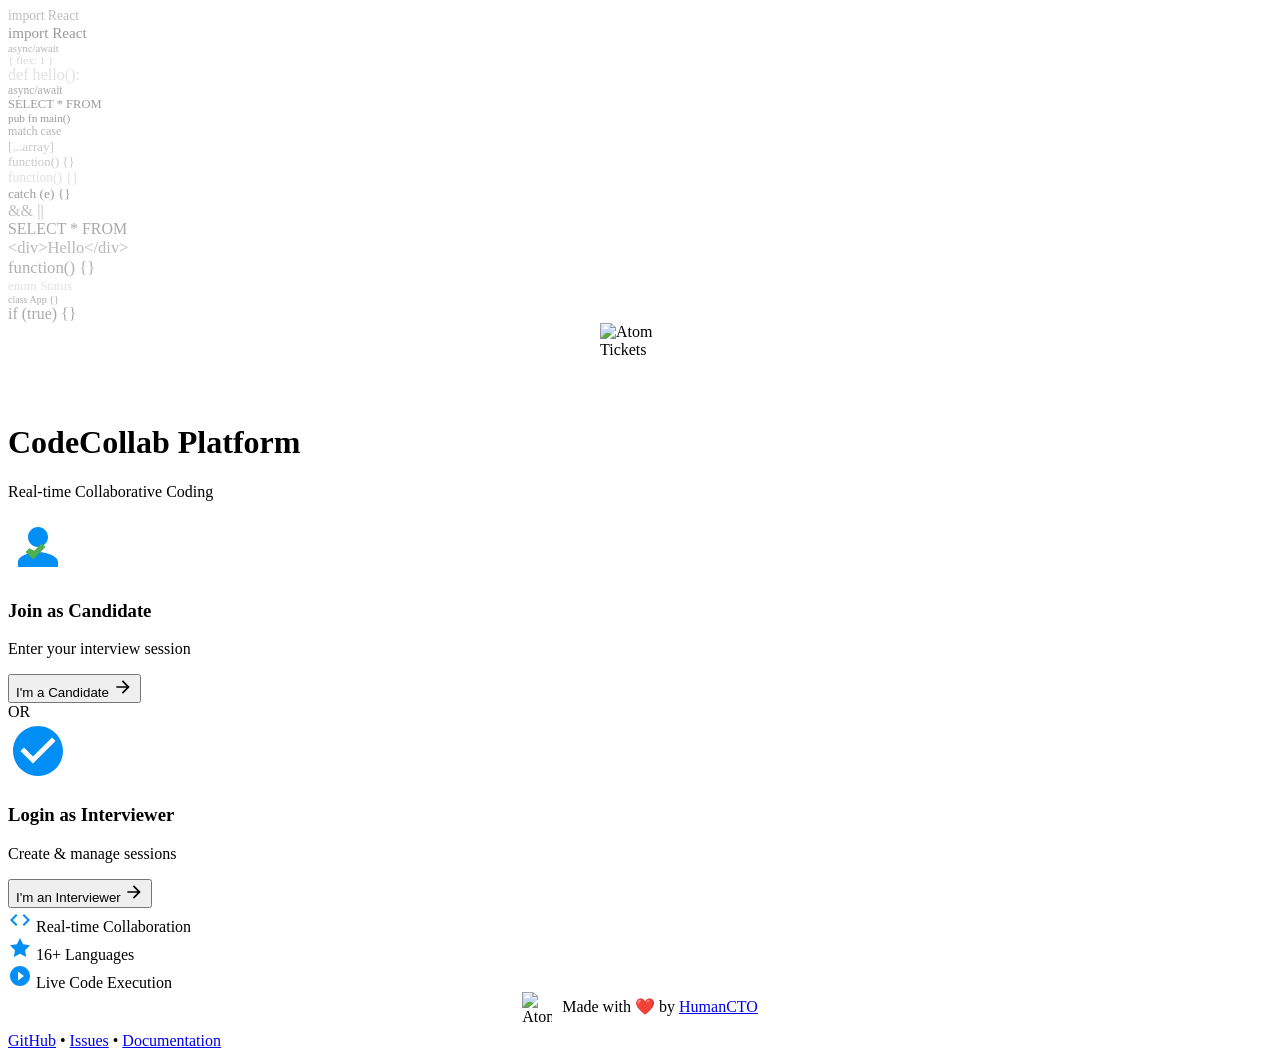
==== app.html @ e61b59e1 "Rebrand to CodeCollab, login page as home" ====
<!DOCTYPE html>
<html lang="en">
  <head>
    <meta charset="utf-8">
    <meta http-equiv="X-UA-Compatible" content="IE=edge">
    <meta name="author" content="Bernie Perez">
    <meta name="viewport" content="width=device-width, initial-scale=1.0">
    <title>CodeCollab - Collaborative Code Editor</title>
    <link rel="apple-touch-icon" sizes="57x57" href="images/favicon/apple-touch-icon-57x57.png">
    <link rel="apple-touch-icon" sizes="60x60" href="images/favicon/apple-touch-icon-60x60.png">
    <link rel="apple-touch-icon" sizes="72x72" href="images/favicon/apple-touch-icon-72x72.png">
    <link rel="apple-touch-icon" sizes="76x76" href="images/favicon/apple-touch-icon-76x76.png">
    <link rel="apple-touch-icon" sizes="114x114" href="images/favicon/apple-touch-icon-114x114.png">
    <link rel="apple-touch-icon" sizes="120x120" href="images/favicon/apple-touch-icon-120x120.png">
    <link rel="apple-touch-icon" sizes="144x144" href="images/favicon/apple-touch-icon-144x144.png">
    <link rel="apple-touch-icon" sizes="152x152" href="images/favicon/apple-touch-icon-152x152.png">
    <link rel="icon" type="image/png" sizes="196x196" href="images/favicon/favicon-196x196.png">
    <link rel="icon" type="image/png" sizes="128x128" href="images/favicon/favicon-128x128.png">
    <link rel="icon" type="image/png" sizes="96x96" href="images/favicon/favicon-96x96.png">
    <link rel="icon" type="image/png" sizes="32x32" href="images/favicon/favicon-32x32.png">
    <link rel="icon" type="image/png" sizes="16x16" href="images/favicon/favicon-16x16.png">

    <!-- styling -->
    <!-- Custom style -->
    <link rel="stylesheet" href="styles/main.css?v=5">
    <!-- Firepad -->
    <link rel="stylesheet" href="https://cdn.firebase.com/libs/firepad/1.4.0/firepad.css" />

    <!-- HTML5 shim and Respond.js for IE8 support of HTML5 elements and media queries -->
    <!--[if lt IE 9]>
      <script src="https://oss.maxcdn.com/html5shiv/3.7.2/html5shiv.min.js"></script>
      <script src="https://oss.maxcdn.com/respond/1.4.2/respond.min.js"></script>
    <![endif]-->

    <!-- scripts -->
    <!-- Firebase -->
    <script src="https://www.gstatic.com/firebasejs/3.5.2/firebase.js"></script>
    <script src="lib/firebase-sdk.js"></script>
    <!-- ACE and its JavaScript mode and theme files - Updated to latest -->
    <script src="https://cdnjs.cloudflare.com/ajax/libs/ace/1.33.2/ace.js"></script>
    <script src="https://cdnjs.cloudflare.com/ajax/libs/ace/1.33.2/ext-language_tools.js"></script>
    <!-- Firepad -->
    <script src="https://cdn.firebase.com/libs/firepad/1.4.0/firepad.min.js"></script>
    <!-- Code Executor -->
    <script src="scripts/code-executor.js?v=2"></script>
    <!-- Authentication -->
    <script src="scripts/auth-api.js"></script>
    
    <!-- Analytics (Optional - Replace with your analytics service) -->
    <!-- 
    <script>
      // Add your analytics code here if needed
      // Example: Google Analytics, PostHog, Plausible, etc.
    </script>
    -->
  </head>
  <body>
    <!-- Landing Modal -->
    <div id="landingModal" class="modal atom-landing">
      <div class="atom-background">
        <div class="atom-gradient"></div>
        <!-- Animated floating code particles -->
        <div class="code-particles" id="codeParticles"></div>
      </div>
      
      <div class="modal-content landing-content atom-card">
        <div class="atom-logo-section">
          <div class="atom-logo">
            <img src="images/favicon/apple-touch-icon-120x120.png" alt="Atom Tickets" width="80" height="80" style="display: block; margin: 0 auto;">
          </div>
          <h1 class="atom-title">CodeCollab Platform</h1>
          <p class="atom-subtitle">Real-time Collaborative Coding</p>
        </div>
        
        <div class="role-selection atom-roles">
          <div class="role-card atom-role-card" id="candidateCard">
            <div class="role-icon atom-icon">
              <svg width="60" height="60" viewBox="0 0 24 24" fill="none">
                <path d="M12 12c2.21 0 4-1.79 4-4s-1.79-4-4-4-4 1.79-4 4 1.79 4 4 4zm0 2c-2.67 0-8 1.34-8 4v2h16v-2c0-2.66-5.33-4-8-4z" fill="#018ef5"/>
                <path d="M8.5 12.5L7 14l3 3 5-5-1.5-1.5L10.5 13.5z" fill="#4CAF50"/>
              </svg>
            </div>
            <h3>Join as Candidate</h3>
            <p>Enter your interview session</p>
            <button class="role-btn atom-btn atom-btn-secondary" onclick="document.getElementById('landingModal').style.display='none'; document.getElementById('candidateModal').style.display='flex'; return false;">
              <span>I'm a Candidate</span>
              <svg width="20" height="20" viewBox="0 0 24 24" fill="none">
                <path d="M12 4l-1.41 1.41L16.17 11H4v2h12.17l-5.58 5.59L12 20l8-8z" fill="currentColor"/>
              </svg>
            </button>
          </div>
          
          <div class="role-divider atom-divider">
            <span>OR</span>
          </div>
          
          <div class="role-card atom-role-card" id="adminCard">
            <div class="role-icon atom-icon">
              <svg width="60" height="60" viewBox="0 0 24 24" fill="none">
                <path d="M12 2C6.48 2 2 6.48 2 12s4.48 10 10 10 10-4.48 10-10S17.52 2 12 2zm-2 15l-5-5 1.41-1.41L10 14.17l7.59-7.59L19 8l-9 9z" fill="#018ef5"/>
              </svg>
            </div>
            <h3>Login as Interviewer</h3>
            <p>Create & manage sessions</p>
            <button class="role-btn atom-btn atom-btn-primary" onclick="document.getElementById('landingModal').style.display='none'; document.getElementById('adminLoginModal').style.display='flex'; return false;">
              <span>I'm an Interviewer</span>
              <svg width="20" height="20" viewBox="0 0 24 24" fill="none">
                <path d="M12 4l-1.41 1.41L16.17 11H4v2h12.17l-5.58 5.59L12 20l8-8z" fill="currentColor"/>
              </svg>
            </button>
          </div>
        </div>
        
        <div class="atom-features">
          <div class="feature-item">
            <svg width="24" height="24" viewBox="0 0 24 24" fill="#018ef5">
              <path d="M9.4 16.6L4.8 12l4.6-4.6L8 6l-6 6 6 6 1.4-1.4zm5.2 0l4.6-4.6-4.6-4.6L16 6l6 6-6 6-1.4-1.4z"/>
            </svg>
            <span>Real-time Collaboration</span>
          </div>
          <div class="feature-item">
            <svg width="24" height="24" viewBox="0 0 24 24" fill="#018ef5">
              <path d="M12 2l3.09 6.26L22 9.27l-5 4.87 1.18 6.88L12 17.77l-6.18 3.25L7 14.14 2 9.27l6.91-1.01L12 2z"/>
            </svg>
            <span>16+ Languages</span>
          </div>
          <div class="feature-item">
            <svg width="24" height="24" viewBox="0 0 24 24" fill="#018ef5">
              <path d="M12 2C6.48 2 2 6.48 2 12s4.48 10 10 10 10-4.48 10-10S17.52 2 12 2zm-2 14.5v-9l6 4.5-6 4.5z"/>
            </svg>
            <span>Live Code Execution</span>
          </div>
        </div>
      </div>
      
      <footer class="atom-footer">
        <div class="footer-content">
          <div style="display: flex; align-items: center; justify-content: center; margin-bottom: 10px;">
            <img src="images/favicon/apple-touch-icon-60x60.png" alt="Atom Tickets" width="30" height="30" style="margin-right: 10px;">
            <p style="margin: 0;">Made with ❤️ by <a href="https://www.humancto.com" target="_blank" class="atom-link">HumanCTO</a></p>
          </div>
          <div class="footer-links">
            <a href="https://github.com/humancto/CollabCode" target="_blank">GitHub</a>
            <span class="footer-separator">•</span>
            <a href="https://github.com/humancto/CollabCode/issues" target="_blank">Issues</a>
            <span class="footer-separator">•</span>
            <a href="https://github.com/humancto/CollabCode/wiki" target="_blank">Documentation</a>
          </div>
        </div>
      </footer>
    </div>
    
    <!-- Candidate Join Modal -->
    <div id="candidateModal" class="modal" style="display: none;">
      <div class="modal-content">
        <button class="back-btn" id="candidateBack">← Back</button>
        <h2>Join Interview Session</h2>
        <p class="modal-subtitle">Enter your details to join the session</p>
        
        <div class="form-group">
          <label>Your Name</label>
          <input type="text" id="candidateName" placeholder="Enter your full name" maxlength="50">
        </div>
        
        <div class="form-group">
          <label>Session Code</label>
          <input type="text" id="candidateSessionCode" placeholder="6-digit code (e.g., 123456)" maxlength="6">
          <small>Your interviewer will provide this code</small>
        </div>
        
        <div style="margin: 20px 0; padding: 15px; background: rgba(66, 165, 245, 0.05); border: 1px solid rgba(66, 165, 245, 0.2); border-radius: 8px;">
          <div style="display: flex; align-items: center; margin-bottom: 10px;">
            <svg width="16" height="16" viewBox="0 0 24 24" fill="none" stroke="#42a5f5" stroke-width="2" style="margin-right: 8px;">
              <path d="M12 22s8-4 8-10V5l-8-3-8 3v7c0 6 8 10 8 10z"></path>
            </svg>
            <strong style="color: #42a5f5; font-size: 14px;">Privacy & Monitoring Notice</strong>
          </div>
          <label style="display: flex; align-items: flex-start; cursor: pointer; font-size: 13px; color: #555;">
            <input type="checkbox" id="candidatePrivacyConsent" style="margin-right: 10px; margin-top: 2px; cursor: pointer;">
            <span>
              I understand that during this interview session, the following may be monitored for evaluation purposes:
              <ul style="margin: 8px 0 8px 20px; padding: 0; font-size: 12px; color: #666; line-height: 1.5;">
                <li>Tab switching and window focus events</li>
                <li>Activity patterns and idle time</li>
                <li>General interaction metrics</li>
              </ul>
              <span style="font-size: 11px; color: #888;">
                This data is used solely for interview assessment and is handled in accordance with our privacy policy.
              </span>
              <br>
              <a href="#" style="color: #42a5f5; text-decoration: none; margin-top: 8px; display: inline-block; font-size: 12px;">
                📄 View Privacy Policy →
              </a>
            </span>
          </label>
        </div>
        
        <button id="candidateJoinBtn" class="primary-btn" disabled>Join Session</button>
      </div>
    </div>
    
    <!-- Admin Login Modal -->
    <div id="adminLoginModal" class="modal" style="display: none;">
      <div class="modal-content">
        <button class="back-btn" id="adminLoginBack">← Back</button>
        <h2>Interviewer Login</h2>
        <p class="modal-subtitle">Login to create and manage sessions</p>
        
        <div class="form-group">
          <label>Email</label>
          <input type="email" id="adminEmail" placeholder="Enter your email">
        </div>
        
        <div class="form-group">
          <label>Password</label>
          <input type="password" id="adminPassword" placeholder="Enter your password">
        </div>
        
        <button id="adminLoginBtn" class="primary-btn">Login</button>
        <div id="loginError" class="error-message" style="display: none;"></div>
      </div>
    </div>
    
    <!-- Admin Dashboard Modal - Professional Redesign -->
    <div id="adminDashboardModal" class="modal" style="display: none;">
      <div class="modal-content dashboard-modal-content">
        <!-- Header with gradient background -->
        <div class="dashboard-header-modern">
          <div class="dashboard-header-content">
            <div style="display: flex; align-items: center;">
              <img src="/images/favicon/apple-touch-icon-76x76.png" alt="Atom Tickets" width="48" height="48" style="margin-right: 15px;">
              <div>
                <h2 class="dashboard-title">Interview Control Center</h2>
                <p class="dashboard-subtitle">Manage your technical interview sessions</p>
              </div>
            </div>
            <button id="adminLogoutBtn" class="logout-btn-modern">
              <svg width="16" height="16" viewBox="0 0 24 24" fill="none" stroke="currentColor" stroke-width="2">
                <path d="M9 21H5a2 2 0 0 1-2-2V5a2 2 0 0 1 2-2h4"></path>
                <polyline points="16 17 21 12 16 7"></polyline>
                <line x1="21" y1="12" x2="9" y2="12"></line>
              </svg>
              <span>Logout</span>
            </button>
          </div>
        </div>
        
        <div class="dashboard-body">
          <!-- Interviewer Profile Card -->
          <div class="interviewer-card">
            <div class="card-icon">
              <svg width="24" height="24" viewBox="0 0 24 24" fill="currentColor">
                <path d="M12 12c2.21 0 4-1.79 4-4s-1.79-4-4-4-4 1.79-4 4 1.79 4 4 4zm0 2c-2.67 0-8 1.34-8 4v2h16v-2c0-2.66-5.33-4-8-4z"/>
              </svg>
            </div>
            <div class="card-content">
              <label class="field-label">Interviewer Name</label>
              <input type="text" id="interviewerName" class="modern-input" placeholder="Enter your name (e.g., Tom Smith)">
              <span class="field-hint">This helps track who conducted each interview</span>
            </div>
          </div>
          
          <!-- Quick Actions Section -->
          <div class="quick-actions-section">
            <h3 class="section-title">Quick Actions</h3>
            
            <!-- Create New Session Card -->
            <div class="action-card primary-action">
              <div class="action-icon">
                <svg width="32" height="32" viewBox="0 0 24 24" fill="none" stroke="currentColor" stroke-width="2">
                  <rect x="3" y="3" width="18" height="18" rx="2" ry="2"></rect>
                  <line x1="12" y1="8" x2="12" y2="16"></line>
                  <line x1="8" y1="12" x2="16" y2="12"></line>
                </svg>
              </div>
              <div class="action-content">
                <h4>Start New Interview</h4>
                <p>Create a fresh session for your candidate</p>
                <button id="createSessionBtn" class="action-btn-primary">
                  <span>Create Session</span>
                  <svg width="16" height="16" viewBox="0 0 24 24" fill="none" stroke="currentColor" stroke-width="2">
                    <line x1="5" y1="12" x2="19" y2="12"></line>
                    <polyline points="12 5 19 12 12 19"></polyline>
                  </svg>
                </button>
              </div>
            </div>
            
            <!-- Join Session Card -->
            <div class="action-card secondary-action">
              <div class="action-icon">
                <svg width="32" height="32" viewBox="0 0 24 24" fill="none" stroke="currentColor" stroke-width="2">
                  <path d="M15 3h4a2 2 0 0 1 2 2v14a2 2 0 0 1-2 2h-4"></path>
                  <polyline points="10 17 15 12 10 7"></polyline>
                  <line x1="15" y1="12" x2="3" y2="12"></line>
                </svg>
              </div>
              <div class="action-content">
                <h4>Join Existing Session</h4>
                <p>Enter a session code to join</p>
                <div class="join-session-group">
                  <input type="text" id="adminSessionCode" class="session-code-input" placeholder="000000" maxlength="6">
                  <button id="adminJoinBtn" class="action-btn-secondary">Join</button>
                </div>
              </div>
            </div>
          </div>
          
          <!-- Active Session Display -->
          <div id="activeSession" class="active-session-modern" style="display: none;">
            <div class="session-status-badge">LIVE</div>
            <h4>Active Session</h4>
            <div class="session-code-display">
              <span id="activeSessionCode" class="code-text"></span>
              <button id="copyCodeBtn" class="copy-btn-modern">
                <svg width="16" height="16" viewBox="0 0 24 24" fill="none" stroke="currentColor" stroke-width="2">
                  <rect x="9" y="9" width="13" height="13" rx="2" ry="2"></rect>
                  <path d="M5 15H4a2 2 0 0 1-2-2V4a2 2 0 0 1 2-2h9a2 2 0 0 1 2 2v1"></path>
                </svg>
                <span>Copy</span>
              </button>
            </div>
          </div>
          
          <!-- Management Tools -->
          <div class="management-tools">
            <button id="viewAllSessionsBtn" class="tool-btn">
              <svg width="20" height="20" viewBox="0 0 24 24" fill="none" stroke="currentColor" stroke-width="2">
                <rect x="3" y="3" width="7" height="7"></rect>
                <rect x="14" y="3" width="7" height="7"></rect>
                <rect x="14" y="14" width="7" height="7"></rect>
                <rect x="3" y="14" width="7" height="7"></rect>
              </svg>
              <span>Session Manager</span>
              <span class="tool-badge">View All</span>
            </button>
          </div>
        </div>
      </div>
    </div>

    <!-- Slack Configuration Modal -->
    <div id="slackConfigModal" class="modal" style="display: none;">
      <div class="modal-content" style="max-width: 600px;">
        <div class="modal-header">
          <h2>Share to Slack</h2>
          <button id="closeSlackConfigBtn" class="close-modal-btn">×</button>
        </div>
        
        <div class="slack-config-content">
          <div class="slack-info-section" style="padding: 10px; background: #2a2a2a; border-radius: 4px; margin-bottom: 20px;">
            <p style="color: #888; margin: 0;">
              <strong>📌 Note:</strong> Slack integration is configured server-side for security.
              Contact your administrator if notifications are not working.
            </p>
          </div>
          
          <div class="slack-preview-section" style="margin-top: 20px;">
            <h3>Preview:</h3>
            <div id="slackMessagePreview" style="background: #1a1a1a; padding: 15px; border-radius: 8px; border-left: 4px solid #4caf50;">
              <div style="font-weight: bold; margin-bottom: 10px;">Interview Feedback</div>
              <div id="slackPreviewContent" style="color: #ccc;">
                <!-- Preview content will be inserted here -->
              </div>
            </div>
          </div>
          
          <div class="slack-actions" style="margin-top: 20px; display: flex; gap: 10px; justify-content: flex-end;">
            <button id="cancelSlackShare" style="padding: 8px 16px; background: #666; color: white; border: none; border-radius: 4px; cursor: pointer;">Cancel</button>
            <button id="sendToSlack" style="padding: 8px 16px; background: #4caf50; color: white; border: none; border-radius: 4px; cursor: pointer;">Send to Slack</button>
          </div>
        </div>
      </div>
    </div>
    
    <!-- Session Details Modal -->
    <div id="sessionDetailsModal" class="modal" style="display: none;">
      <div class="modal-content" style="max-width: 800px;">
        <div class="modal-header">
          <h2>Session Details</h2>
          <div style="display: flex; gap: 10px; align-items: center;">
            <button id="shareToSlackBtn" class="slack-share-btn" title="Share to Slack">
              <svg width="20" height="20" viewBox="0 0 24 24" fill="currentColor">
                <path d="M5.042 15.165a2.528 2.528 0 0 1-2.52 2.523A2.528 2.528 0 0 1 0 15.165a2.527 2.527 0 0 1 2.522-2.52h2.52v2.52zM6.313 15.165a2.527 2.527 0 0 1 2.521-2.52 2.527 2.527 0 0 1 2.521 2.52v6.313A2.528 2.528 0 0 1 8.834 24a2.528 2.528 0 0 1-2.521-2.522v-6.313zM8.834 5.042a2.528 2.528 0 0 1-2.521-2.52A2.528 2.528 0 0 1 8.834 0a2.528 2.528 0 0 1 2.521 2.522v2.52H8.834zM8.834 6.313a2.528 2.528 0 0 1 2.521 2.521 2.528 2.528 0 0 1-2.521 2.521H2.522A2.528 2.528 0 0 1 0 8.834a2.528 2.528 0 0 1 2.522-2.521h6.312zM18.956 8.834a2.528 2.528 0 0 1 2.522-2.521A2.528 2.528 0 0 1 24 8.834a2.528 2.528 0 0 1-2.522 2.521h-2.522V8.834zM17.688 8.834a2.528 2.528 0 0 1-2.523 2.521 2.527 2.527 0 0 1-2.52-2.521V2.522A2.527 2.527 0 0 1 15.165 0a2.528 2.528 0 0 1 2.523 2.522v6.312zM15.165 18.956a2.528 2.528 0 0 1 2.523 2.522A2.528 2.528 0 0 1 15.165 24a2.527 2.527 0 0 1-2.52-2.522v-2.522h2.52zM15.165 17.688a2.527 2.527 0 0 1-2.52-2.523 2.526 2.526 0 0 1 2.52-2.52h6.313A2.527 2.527 0 0 1 24 15.165a2.528 2.528 0 0 1-2.522 2.523h-6.313z"/>
              </svg>
            </button>
            <button id="closeSessionDetailsBtn" class="close-modal-btn">×</button>
          </div>
        </div>
        
        <div id="sessionDetailsContent">
          <div class="session-detail-header">
            <h3>Session: <span id="detail-session-code"></span></h3>
            <div class="detail-recommendation" id="detail-recommendation"></div>
          </div>
          
          <div class="session-detail-tabs">
            <button class="detail-tab active" data-tab="notes">📝 Notes</button>
            <button class="detail-tab" data-tab="info">ℹ️ Session Info</button>
            <button class="detail-tab" data-tab="activity">📊 Candidate Behavior</button>
          </div>
          
          <div class="tab-content" id="notes-tab" style="display: block;">
            <div class="notes-display">
              <div class="notes-display-rating">
                <strong>Rating:</strong> <span id="display-rating"></span>
              </div>
              <div class="notes-display-tags">
                <strong>Tags:</strong> <span id="display-tags"></span>
              </div>
              <div class="notes-display-content">
                <strong>Notes:</strong>
                <div id="display-notes-content"></div>
              </div>
              <div class="notes-display-meta">
                <small>Last updated: <span id="display-updated"></span> by <span id="display-author"></span></small>
              </div>
            </div>
          </div>
          
          
          <div class="tab-content" id="info-tab" style="display: none;">
            <div class="session-info-display" style="padding: 20px;">
              <h4>📅 Session Details</h4>
              <div style="display: grid; grid-template-columns: 150px 1fr; gap: 15px; margin-top: 15px;">
                <strong>Session Code:</strong> <span id="detail-session-code" style="font-family: monospace; color: #42a5f5;"></span>
                <strong>Status:</strong> <span id="display-status"></span>
                <strong>Started:</strong> <span id="display-created"></span>
                <strong>Duration:</strong> <span id="display-duration"></span>
                <strong>Participants:</strong> <span id="display-participants"></span>
              </div>
            </div>
          </div>
          
          
          <div class="tab-content" id="activity-tab" style="display: none;">
            <div class="activity-info-display" style="padding: 20px;">
              <h4>📊 Candidate Behavior Monitoring</h4>
              <div style="background: rgba(255, 193, 7, 0.1); padding: 10px; border-radius: 5px; margin-bottom: 15px;">
                <small style="color: #ffc107;">⚠️ This data is collected only when candidates consent to activity monitoring</small>
              </div>
              <div id="activity-tracking-data">
                <p class="loading-message">Loading activity data...</p>
              </div>
            </div>
          </div>
        </div>
      </div>
    </div>
    
    <!-- Sessions Management Modal -->
    <div id="sessionsModal" class="modal" style="display: none;">
      <div class="modal-content sessions-modal-content">
        <div class="modal-header">
          <h2>Sessions Management</h2>
          <button id="closeSessionsModalBtn" class="close-modal-btn">×</button>
        </div>
        
        <div class="sessions-stats">
          <div class="stat-item">
            <span class="stat-label">Active Sessions:</span>
            <span id="activeSessionsCount" class="stat-value">0</span>
          </div>
          <div class="stat-item">
            <span class="stat-label">Total Users:</span>
            <span id="totalUsersCount" class="stat-value">0</span>
          </div>
        </div>
        
        <div class="session-tabs">
          <button id="activeTabBtn" class="tab-btn active">Active/In Progress</button>
          <button id="archivedTabBtn" class="tab-btn">Ended Sessions</button>
        </div>
        
        <div class="bulk-actions" id="bulkActionsBar">
          <button id="selectAllBtn" class="select-all-btn">Select All</button>
          <button id="endSelectedBtn" class="end-selected-btn" disabled>End Selected</button>
          <button id="endAllSessionsBtn" class="end-all-btn">End All Sessions</button>
        </div>
        
        <div id="sessionsTableContainer">
          <table id="sessionsTable" class="sessions-table">
            <thead>
              <tr>
                <th style="width: 40px;">
                  <input type="checkbox" id="selectAllCheckbox" title="Select All">
                </th>
                <th>Session Code</th>
                <th>Status</th>
                <th>Candidate</th>
                <th>All Participants</th>
                <th>Created</th>
                <th>Actions</th>
              </tr>
            </thead>
            <tbody id="sessionsTableBody">
              <!-- Sessions will be populated here -->
            </tbody>
          </table>
          <div id="noSessionsMessage" class="no-sessions-message" style="display: none;">
            <p>No active sessions at the moment</p>
          </div>
        </div>
      </div>
    </div>
    
    <!-- Main Editor Interface -->
    <div id="main-container" style="display: none;">
      <!-- Top Bar -->
      <div id="top-bar">
        <div class="left-controls">
          <select id="language-selector" title="Select Language">
            <optgroup label="Popular">
              <option value="javascript">🟨 JavaScript</option>
              <option value="python">🐍 Python</option>
              <option value="java">☕ Java</option>
              <option value="typescript">🔵 TypeScript</option>
              <option value="c_cpp">🔷 C/C++</option>
            </optgroup>
            <optgroup label="Systems">
              <option value="go">🐹 Go</option>
              <option value="rust">🦀 Rust</option>
              <option value="csharp">🟦 C#</option>
              <option value="swift">🍎 Swift</option>
              <option value="kotlin">🟪 Kotlin</option>
            </optgroup>
            <optgroup label="Scripting">
              <option value="ruby">💎 Ruby</option>
              <option value="php">🐘 PHP</option>
              <option value="perl">🐪 Perl</option>
              <option value="lua">🌙 Lua</option>
            </optgroup>
            <optgroup label="Functional">
              <option value="scala">🔴 Scala</option>
              <option value="haskell">🎓 Haskell</option>
              <option value="elixir">💧 Elixir</option>
            </optgroup>
            <optgroup label="Data & Stats">
              <option value="r">📊 R</option>
              <option value="sql">🗄️ SQL</option>
            </optgroup>
            <optgroup label="Mobile">
              <option value="dart">🎯 Dart</option>
              <option value="swift">🍎 Swift</option>
              <option value="kotlin">🟪 Kotlin</option>
            </optgroup>
            <optgroup label="Web">
              <option value="html">🌐 HTML</option>
              <option value="css">🎨 CSS</option>
              <option value="javascript">🟨 JavaScript</option>
              <option value="typescript">🔵 TypeScript</option>
            </optgroup>
            <optgroup label="Config">
              <option value="json">📋 JSON</option>
              <option value="yaml">📄 YAML</option>
              <option value="xml">📰 XML</option>
              <option value="markdown">📝 Markdown</option>
            </optgroup>
          </select>
          
          <select id="theme-selector">
            <option value="monokai">Monokai</option>
            <option value="github">GitHub</option>
            <option value="tomorrow">Tomorrow</option>
            <option value="twilight">Twilight</option>
            <option value="solarized_dark">Solarized Dark</option>
            <option value="solarized_light">Solarized Light</option>
            <option value="textmate">TextMate</option>
            <option value="terminal">Terminal</option>
          </select>

          <select id="fontSize-selector">
            <option value="12">12px</option>
            <option value="14" selected>14px</option>
            <option value="16">16px</option>
            <option value="18">18px</option>
            <option value="20">20px</option>
          </select>
        </div>

        <div class="center-info">
          <img src="/images/favicon/apple-touch-icon-57x57.png" alt="Atom Tickets" width="24" height="24" style="margin-right: 8px; vertical-align: middle;">
          <span id="session-info"></span>
          <button id="end-session-btn" class="end-session-button" style="margin-left: 15px;">End Interview</button>
          <span id="user-count" class="user-count"></span>
        </div>

        <div class="right-controls">
          <div id="users-list"></div>
          <button id="notes-toggle-btn" class="notes-button" style="display: none;">📝 Notes</button>
          <button id="run-btn" class="run-button">▶ Run</button>
          <button id="share-btn">Share</button>
        </div>
      </div>

      <!-- Editor Container with Split View -->
      <div id="editor-wrapper">
        <div id="split-container">
          <div id="firepad-container"></div>
          
          <!-- Interviewer Notes Panel -->
          <div id="notes-panel" style="display: none;">
            <div id="notes-header">
              <span>📝 Interview Notes</span>
              <span id="notes-save-status" style="font-size: 12px; color: #888; margin-left: 10px;"></span>
              <span id="behavior-alert-badge" class="alert-badge" style="display: none;">0</span>
              <button id="close-notes">×</button>
            </div>
            <!-- Activity Monitoring Dashboard -->
            <div id="activity-dashboard" style="display: none; background: rgba(66,165,245,0.05); border: 1px solid rgba(66,165,245,0.2); border-radius: 4px; padding: 12px; margin: 10px;">
              <!-- Activity metrics will be inserted here -->
            </div>
            <div id="notes-content">
              <div class="notes-rating-section">
                <label>Quick Rating:</label>
                <div class="rating-stars" id="rating-stars">
                  <span data-rating="1">☆</span>
                  <span data-rating="2">☆</span>
                  <span data-rating="3">☆</span>
                  <span data-rating="4">☆</span>
                  <span data-rating="5">☆</span>
                </div>
              </div>
              
              <div class="notes-tags-section">
                <label>Quick Tags:</label>
                <div class="quick-tags">
                  <button class="tag-btn" data-tag="strong-fundamentals">Strong Fundamentals</button>
                  <button class="tag-btn" data-tag="good-communication">Good Communication</button>
                  <button class="tag-btn" data-tag="needs-practice">Needs Practice</button>
                  <button class="tag-btn" data-tag="problem-solver">Problem Solver</button>
                  <button class="tag-btn" data-tag="asks-good-questions">Asks Good Questions</button>
                </div>
              </div>
              
              <div class="notes-text-section">
                <label>Notes:</label>
                <textarea id="interview-notes-text" placeholder="Add your observations about the candidate..."></textarea>
              </div>
              
              <div class="notes-recommendation-section">
                <label>Recommendation:</label>
                <select id="notes-recommendation">
                  <option value="">Select...</option>
                  <option value="STRONG_HIRE">Strong Hire</option>
                  <option value="HIRE">Hire</option>
                  <option value="PROCEED_TO_NEXT_ROUND">Proceed to Next Round</option>
                  <option value="MAYBE">Maybe</option>
                  <option value="NO_HIRE">No Hire</option>
                </select>
              </div>
              
              <div class="notes-actions">
                <button id="save-notes-btn" class="save-notes-btn">Save Notes</button>
              </div>
            </div>
          </div>
          
          <div id="output-panel" style="display: none;">
            <div id="output-header">
              <span>Output</span>
              <button id="clear-output">Clear</button>
              <button id="close-output">×</button>
            </div>
            <div id="output-content">
              <pre id="output-text"></pre>
            </div>
            <div id="input-section" style="display: none;">
              <label>Input (stdin):</label>
              <textarea id="stdin-input" placeholder="Enter input for your program..."></textarea>
            </div>
          </div>
        </div>
      </div>

      <!-- Bottom Status Bar -->
      <div id="status-bar">
        <span id="cursor-position">Line 1, Column 1</span>
        <span id="connection-status" class="connected">Connected</span>
      </div>
    </div>

    <!-- Custom Alert Modal -->
    <div id="customAlertModal" class="custom-modal" style="display: none;">
      <div class="custom-modal-content">
        <div class="custom-modal-icon"></div>
        <h3 class="custom-modal-title"></h3>
        <p class="custom-modal-message"></p>
        <div class="custom-modal-buttons">
          <button class="custom-modal-btn primary" onclick="closeCustomAlert()">OK</button>
        </div>
      </div>
    </div>
    
    <!-- Custom Confirm Modal -->
    <div id="customConfirmModal" class="custom-modal" style="display: none;">
      <div class="custom-modal-content">
        <div class="custom-modal-icon"></div>
        <h3 class="custom-modal-title"></h3>
        <p class="custom-modal-message"></p>
        <div class="custom-modal-buttons">
          <button class="custom-modal-btn cancel" onclick="handleConfirmResponse(false)">Cancel</button>
          <button class="custom-modal-btn confirm" onclick="handleConfirmResponse(true)">Confirm</button>
        </div>
      </div>
    </div>

    <!-- Simple Templates (must load before firepad.js) -->
    <script src="scripts/simple-templates.js?v=2"></script>
    <script src="scripts/custom-dialogs.js?v=2"></script>
    <script src="scripts/firepad.js?v=3"></script>
    <script src="scripts/interview-notes.js?v=3"></script>
    <script src="scripts/slack-integration.js?v=4"></script>
    <script src="scripts/posthog-tracking.js?v=2"></script>
    <script src="scripts/session-tracking.js?v=1"></script>
    <script src="scripts/activity-monitor.js?v=1"></script>
    <script src="scripts/app.js?v=3"></script>
  </body>
</html>
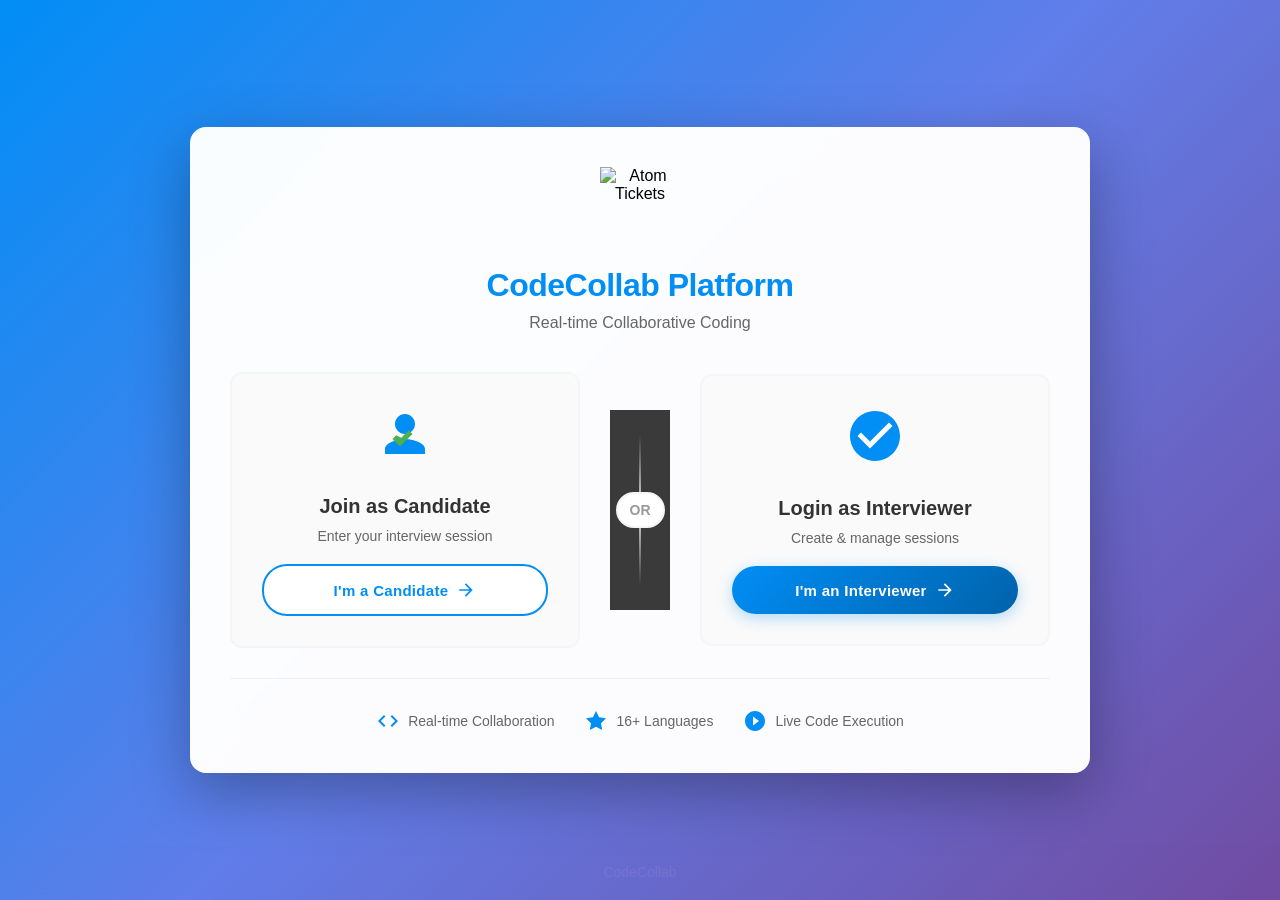
==== commit 9756e40d: "Fix confirm dialogs for End/Delete (remove broken confirm override, add dialog styles) + footer clea" ====
--- a/app.html
+++ b/app.html
@@ -22,7 +22,7 @@
 
     <!-- styling -->
     <!-- Custom style -->
-    <link rel="stylesheet" href="styles/main.css?v=5">
+    <link rel="stylesheet" href="styles/main.css?v=6">
     <!-- Firepad -->
     <link rel="stylesheet" href="https://cdn.firebase.com/libs/firepad/1.4.0/firepad.css" />
 
@@ -135,17 +135,7 @@
       
       <footer class="atom-footer">
         <div class="footer-content">
-          <div style="display: flex; align-items: center; justify-content: center; margin-bottom: 10px;">
-            <img src="images/favicon/apple-touch-icon-60x60.png" alt="Atom Tickets" width="30" height="30" style="margin-right: 10px;">
-            <p style="margin: 0;">Made with ❤️ by <a href="https://www.humancto.com" target="_blank" class="atom-link">HumanCTO</a></p>
-          </div>
-          <div class="footer-links">
-            <a href="https://github.com/humancto/CollabCode" target="_blank">GitHub</a>
-            <span class="footer-separator">•</span>
-            <a href="https://github.com/humancto/CollabCode/issues" target="_blank">Issues</a>
-            <span class="footer-separator">•</span>
-            <a href="https://github.com/humancto/CollabCode/wiki" target="_blank">Documentation</a>
-          </div>
+          <p style="margin: 0;">CodeCollab</p>
         </div>
       </footer>
     </div>
@@ -707,13 +697,13 @@
 
     <!-- Simple Templates (must load before firepad.js) -->
     <script src="scripts/simple-templates.js?v=2"></script>
-    <script src="scripts/custom-dialogs.js?v=2"></script>
-    <script src="scripts/firepad.js?v=3"></script>
+    <script src="scripts/custom-dialogs.js?v=3"></script>
+    <script src="scripts/firepad.js?v=4"></script>
     <script src="scripts/interview-notes.js?v=3"></script>
     <script src="scripts/slack-integration.js?v=4"></script>
     <script src="scripts/posthog-tracking.js?v=2"></script>
     <script src="scripts/session-tracking.js?v=1"></script>
-    <script src="scripts/activity-monitor.js?v=1"></script>
-    <script src="scripts/app.js?v=3"></script>
+    <script src="scripts/activity-monitor.js?v=2"></script>
+    <script src="scripts/app.js?v=4"></script>
   </body>
 </html>
--- a/styles/main.css
+++ b/styles/main.css
@@ -0,0 +1,3206 @@
+* {
+  margin: 0;
+  padding: 0;
+  box-sizing: border-box;
+}
+
+html, body {
+  height: 100%;
+  font-family: 'Source Sans Pro', -apple-system, BlinkMacSystemFont, 'Segoe UI', 'Roboto', 'Oxygen', 'Ubuntu', 'Cantarell', 'Fira Sans', 'Droid Sans', 'Helvetica Neue', sans-serif;
+  background: #1e1e1e;
+}
+
+/* Import Source Sans Pro font */
+@import url('https://fonts.googleapis.com/css2?family=Source+Sans+Pro:wght@300;400;600;700&display=swap');
+
+/* Modal Styles */
+.modal {
+  position: fixed;
+  z-index: 1000;
+  left: 0;
+  top: 0;
+  width: 100%;
+  height: 100%;
+  background-color: rgba(0, 0, 0, 0.8);
+  display: flex;
+  align-items: center;
+  justify-content: center;
+  backdrop-filter: blur(5px);
+}
+
+/* Special styling for session terminated modal */
+#session-terminated-modal {
+  background-color: rgba(0, 0, 0, 0.5) !important;
+  backdrop-filter: blur(10px);
+}
+
+.modal-content {
+  background: linear-gradient(135deg, #ffffff 0%, #f8f9fa 100%);
+  padding: 40px;
+  border-radius: 16px;
+  box-shadow: 0 20px 40px rgba(0, 0, 0, 0.15), 0 10px 20px rgba(0, 0, 0, 0.1);
+  text-align: center;
+  max-width: 400px;
+  width: 90%;
+  border: 1px solid #e5e7eb;
+}
+
+.modal-content h2 {
+  color: #1f2937;
+  margin-bottom: 30px;
+  font-size: 26px;
+  font-weight: 600;
+}
+
+#userName {
+  width: 100%;
+  padding: 14px 18px;
+  font-size: 16px;
+  border: 2px solid #e5e7eb;
+  border-radius: 8px;
+  background: #ffffff;
+  color: #1f2937;
+  margin-bottom: 20px;
+  transition: all 0.3s ease;
+  box-shadow: 0 1px 3px rgba(0, 0, 0, 0.05);
+}
+
+#userName:focus {
+  outline: none;
+  border-color: #007acc;
+}
+
+/* Session Options */
+.session-options {
+  margin-top: 20px;
+}
+
+.primary-btn, .secondary-btn {
+  width: 100%;
+  padding: 12px 24px;
+  font-size: 16px;
+  font-weight: 600;
+  border: none;
+  border-radius: 6px;
+  cursor: pointer;
+  transition: all 0.3s;
+}
+
+.primary-btn {
+  background: #007acc;
+  color: white;
+  margin-bottom: 15px;
+}
+
+.primary-btn:hover {
+  background: #005a9e;
+}
+
+.primary-btn:disabled {
+  background: #4a4a4a;
+  cursor: not-allowed;
+}
+
+.secondary-btn {
+  background: #4caf50;
+  color: white;
+}
+
+.secondary-btn:hover {
+  background: #45a049;
+}
+
+.secondary-btn:disabled {
+  background: #4a4a4a;
+  cursor: not-allowed;
+}
+
+.divider {
+  text-align: center;
+  margin: 20px 0;
+  position: relative;
+}
+
+.divider span {
+  background: #2d2d2d;
+  padding: 0 15px;
+  color: #888;
+  position: relative;
+  font-size: 14px;
+}
+
+.divider::before {
+  content: '';
+  position: absolute;
+  top: 50%;
+  left: 0;
+  right: 0;
+  height: 1px;
+  background: #3a3a3a;
+}
+
+.join-session {
+  display: flex;
+  gap: 10px;
+}
+
+#sessionId {
+  flex: 1;
+  padding: 12px 16px;
+  font-size: 16px;
+  border: 2px solid #3a3a3a;
+  border-radius: 6px;
+  background: #1e1e1e;
+  color: #ffffff;
+  transition: border-color 0.3s;
+}
+
+#sessionId:focus {
+  outline: none;
+  border-color: #4caf50;
+}
+
+/* Role-based Landing Styles */
+.landing-content {
+  max-width: 800px;
+  width: 90%;
+}
+
+.subtitle {
+  color: #888;
+  margin-top: -10px;
+  margin-bottom: 30px;
+  font-size: 16px;
+}
+
+.modal-subtitle {
+  color: #888;
+  margin-top: -10px;
+  margin-bottom: 20px;
+  font-size: 14px;
+}
+
+.role-selection {
+  display: flex;
+  gap: 30px;
+  align-items: center;
+  justify-content: center;
+}
+
+.role-card {
+  flex: 1;
+  padding: 30px;
+  background: #1e1e1e;
+  border-radius: 12px;
+  text-align: center;
+  border: 2px solid #3a3a3a;
+  transition: all 0.3s;
+  cursor: pointer;
+}
+
+.role-card:hover {
+  border-color: #007acc;
+  transform: translateY(-2px);
+  box-shadow: 0 8px 20px rgba(0, 122, 204, 0.2);
+}
+
+.role-icon {
+  font-size: 48px;
+  margin-bottom: 15px;
+}
+
+.role-card h3 {
+  color: #fff;
+  margin-bottom: 10px;
+  font-size: 20px;
+}
+
+.role-card p {
+  color: #888;
+  font-size: 14px;
+  margin-bottom: 20px;
+}
+
+.role-btn {
+  width: 100%;
+  padding: 12px 24px;
+  font-size: 15px;
+  font-weight: 600;
+  border: none;
+  border-radius: 6px;
+  cursor: pointer;
+  transition: all 0.3s;
+}
+
+.candidate-btn {
+  background: #4caf50;
+  color: white;
+}
+
+.candidate-btn:hover {
+  background: #45a049;
+}
+
+.admin-btn {
+  background: #007acc;
+  color: white;
+}
+
+.admin-btn:hover {
+  background: #005a9e;
+}
+
+.role-divider {
+  width: 1px;
+  height: 200px;
+  background: #3a3a3a;
+}
+
+/* Form Styles */
+.form-group {
+  margin-bottom: 20px;
+}
+
+.form-group label {
+  display: block;
+  color: #ccc;
+  font-size: 14px;
+  font-weight: 500;
+  margin-bottom: 8px;
+}
+
+.form-group input {
+  width: 100%;
+  padding: 12px 16px;
+  font-size: 15px;
+  border: 2px solid #3a3a3a;
+  border-radius: 6px;
+  background: #1e1e1e;
+  color: #fff;
+  transition: border-color 0.3s;
+}
+
+.form-group input:focus {
+  outline: none;
+  border-color: #007acc;
+}
+
+.form-group small {
+  display: block;
+  margin-top: 5px;
+  color: #888;
+  font-size: 12px;
+}
+
+/* Back Button */
+.back-btn {
+  position: absolute;
+  top: 20px;
+  left: 20px;
+  background: none;
+  border: none;
+  color: #888;
+  font-size: 14px;
+  cursor: pointer;
+  transition: color 0.3s;
+}
+
+.back-btn:hover {
+  color: #fff;
+}
+
+/* Error Message */
+.error-message {
+  margin-top: 15px;
+  padding: 10px;
+  background: rgba(244, 67, 54, 0.1);
+  border: 1px solid #f44336;
+  border-radius: 4px;
+  color: #f44336;
+  font-size: 14px;
+  text-align: center;
+}
+
+/* Dashboard Styles */
+.dashboard-header {
+  display: flex;
+  justify-content: space-between;
+  align-items: center;
+  margin-bottom: 30px;
+  padding-bottom: 20px;
+  border-bottom: 1px solid #3a3a3a;
+}
+
+.logout-btn {
+  padding: 8px 16px;
+  background: #f44336;
+  color: white;
+  border: none;
+  border-radius: 4px;
+  font-size: 14px;
+  cursor: pointer;
+  transition: background 0.3s;
+}
+
+.logout-btn:hover {
+  background: #d32f2f;
+}
+
+.session-management h3 {
+  color: #fff;
+  margin-bottom: 20px;
+  font-size: 18px;
+}
+
+.action-buttons {
+  margin-bottom: 30px;
+}
+
+.join-existing {
+  display: flex;
+  gap: 10px;
+  margin-top: 15px;
+}
+
+.join-existing input {
+  flex: 1;
+  padding: 12px 16px;
+  font-size: 15px;
+  border: 2px solid #3a3a3a;
+  border-radius: 6px;
+  background: #1e1e1e;
+  color: #fff;
+}
+
+.active-session {
+  padding: 20px;
+  background: #1e1e1e;
+  border-radius: 8px;
+  border: 1px solid #3a3a3a;
+}
+
+.active-session h4 {
+  color: #4caf50;
+  margin-bottom: 15px;
+  font-size: 16px;
+}
+
+/* Sessions Modal - Modern, Professional Design */
+.sessions-modal-content {
+  max-width: 1400px;
+  width: 95%;
+  max-height: 90vh;
+  overflow-y: auto;
+  background: #ffffff;
+  color: #1f2937;
+  box-shadow: 0 20px 40px rgba(0, 0, 0, 0.15);
+  border-radius: 12px;
+}
+
+.modal-header {
+  display: flex;
+  justify-content: space-between;
+  align-items: center;
+  margin-bottom: 20px;
+  padding-bottom: 15px;
+  border-bottom: 2px solid #e5e7eb;
+  background: #ffffff;
+}
+
+.modal-header h2 {
+  color: #1f2937;
+  margin: 0;
+}
+
+.close-modal-btn {
+  background: none;
+  border: none;
+  color: #999;
+  font-size: 28px;
+  cursor: pointer;
+  padding: 0;
+  width: 30px;
+  height: 30px;
+  display: flex;
+  align-items: center;
+  justify-content: center;
+}
+
+.close-modal-btn:hover {
+  color: #f44336;
+}
+
+.sessions-stats {
+  display: flex;
+  gap: 30px;
+  margin-bottom: 25px;
+  padding: 20px;
+  background: linear-gradient(135deg, #f0fdf4 0%, #dcfce7 100%);
+  border-radius: 10px;
+  border: 1px solid #bbf7d0;
+}
+
+.stat-item {
+  display: flex;
+  gap: 10px;
+  align-items: center;
+}
+
+.stat-label {
+  color: #374151;
+  font-size: 14px;
+  font-weight: 500;
+}
+
+.stat-value {
+  color: #059669;
+  font-size: 24px;
+  font-weight: bold;
+}
+
+/* Bulk Actions - Consistent Button Sizing */
+.bulk-actions {
+  display: flex;
+  gap: 12px;
+  margin-bottom: 20px;
+  padding: 16px;
+  background: #f9fafb;
+  border-radius: 8px;
+  border: 1px solid #e5e7eb;
+  align-items: center;
+  flex-wrap: wrap;
+}
+
+.bulk-actions button {
+  min-height: 40px;
+  padding: 10px 20px;
+  border-radius: 6px;
+  font-size: 14px;
+  font-weight: 500;
+  border: none;
+  cursor: pointer;
+  transition: all 0.2s ease;
+  display: inline-flex;
+  align-items: center;
+  gap: 8px;
+}
+
+.select-all-btn {
+  background-color: #3b82f6;
+  color: white;
+}
+
+.select-all-btn:hover {
+  background-color: #2563eb;
+  transform: translateY(-1px);
+  box-shadow: 0 4px 12px rgba(59, 130, 246, 0.3);
+}
+
+.end-selected-btn {
+  background-color: #f59e0b;
+  color: white;
+}
+
+.end-selected-btn:hover:not(:disabled) {
+  background-color: #d97706;
+  transform: translateY(-1px);
+  box-shadow: 0 4px 12px rgba(245, 158, 11, 0.3);
+}
+
+.end-selected-btn:disabled {
+  background-color: #9ca3af;
+  cursor: not-allowed;
+  opacity: 0.6;
+}
+
+.end-all-btn {
+  background-color: #ef4444;
+  color: white;
+  margin-left: auto;
+}
+
+.end-all-btn:hover {
+  background-color: #dc2626;
+  transform: translateY(-1px);
+  box-shadow: 0 4px 12px rgba(239, 68, 68, 0.3);
+}
+
+/* Session checkbox */
+.session-checkbox {
+  width: 18px;
+  height: 18px;
+  cursor: pointer;
+}
+
+/* Session tabs - Professional Design */
+.session-tabs {
+  display: flex;
+  gap: 0;
+  margin-bottom: 20px;
+  border-bottom: 2px solid #e5e7eb;
+  background: #f9fafb;
+  border-radius: 8px 8px 0 0;
+  padding: 4px;
+}
+
+.tab-btn {
+  background: transparent;
+  border: none;
+  color: #6b7280;
+  padding: 12px 24px;
+  cursor: pointer;
+  font-size: 14px;
+  font-weight: 500;
+  border-radius: 6px;
+  transition: all 0.2s;
+}
+
+.tab-btn:hover {
+  color: #374151;
+  background: rgba(0, 0, 0, 0.03);
+}
+
+.tab-btn.active {
+  color: #059669;
+  background: white;
+  box-shadow: 0 1px 3px rgba(0, 0, 0, 0.1);
+}
+
+/* Status badges */
+.status-badge {
+  display: inline-block;
+  padding: 4px 8px;
+  border-radius: 12px;
+  font-size: 12px;
+  font-weight: 600;
+  text-transform: uppercase;
+}
+
+.status-active {
+  background-color: #4caf50;
+  color: white;
+}
+
+.status-in-progress {
+  background-color: #2196F3;
+  color: white;
+}
+
+.status-expired {
+  background-color: #ff9800;
+  color: white;
+}
+
+.status-ended {
+  background-color: #f44336;
+  color: white;
+}
+
+.status-archived {
+  background-color: #666;
+  color: white;
+}
+
+/* Sessions Table - Improved spacing and readability */
+.sessions-table {
+  width: 100%;
+  border-collapse: separate;
+  border-spacing: 0;
+  margin-top: 20px;
+  border-radius: 8px;
+  overflow: hidden;
+}
+
+.sessions-table thead {
+  background: #f9fafb;
+  border-bottom: 2px solid #e5e7eb;
+}
+
+.sessions-table th {
+  text-align: left;
+  padding: 14px 16px;
+  color: #111827;
+  font-weight: 600;
+  font-size: 12px;
+  text-transform: uppercase;
+  letter-spacing: 0.5px;
+  white-space: nowrap;
+}
+
+.sessions-table tbody tr {
+  border-bottom: 1px solid #e5e7eb;
+  transition: all 0.2s ease;
+  background: white;
+}
+
+.sessions-table tbody tr:hover {
+  background-color: #f9fafb;
+  box-shadow: 0 2px 4px rgba(0, 0, 0, 0.05);
+}
+
+.sessions-table td {
+  padding: 16px;
+  color: #374151;
+  font-size: 14px;
+  vertical-align: middle;
+}
+
+.session-code-cell {
+  font-weight: 600;
+  color: #059669;
+  font-family: 'Courier New', monospace;
+  font-size: 15px;
+  background: #f0fdf4;
+  padding: 4px 8px;
+  border-radius: 4px;
+  display: inline-block;
+}
+
+.participants-list {
+  display: flex;
+  flex-direction: column;
+  gap: 4px;
+  font-size: 13px;
+}
+
+.participant-name {
+  color: #4b5563;
+  font-weight: 500;
+}
+
+.participant-admin {
+  color: #059669;
+  font-weight: 600;
+}
+
+.session-time {
+  color: #999;
+  font-size: 13px;
+}
+
+.action-buttons {
+  display: flex;
+  gap: 8px;
+}
+
+.action-buttons button {
+  min-height: 32px;
+  padding: 6px 14px;
+  border-radius: 6px;
+  font-size: 13px;
+  font-weight: 500;
+  border: none;
+  cursor: pointer;
+  transition: all 0.2s ease;
+}
+
+.join-btn {
+  background-color: #10b981;
+  color: white;
+}
+
+.join-btn:hover {
+  background-color: #059669;
+  transform: translateY(-1px);
+  box-shadow: 0 2px 8px rgba(16, 185, 129, 0.3);
+}
+
+.terminate-btn {
+  background-color: #ef4444;
+  color: white;
+}
+
+.terminate-btn:hover {
+  background-color: #dc2626;
+  transform: translateY(-1px);
+  box-shadow: 0 2px 8px rgba(239, 68, 68, 0.3);
+  font-size: 12px;
+}
+
+.terminate-btn:hover {
+  background-color: #d32f2f;
+}
+
+.delete-btn {
+  background-color: #f44336;
+  color: white;
+  border: none;
+  padding: 4px 8px;
+  border-radius: 4px;
+  cursor: pointer;
+  font-size: 12px;
+  transition: background-color 0.2s;
+}
+
+.delete-btn:hover {
+  background-color: #d32f2f;
+}
+
+.delete-btn:disabled {
+  background-color: #999;
+  cursor: not-allowed;
+  opacity: 0.6;
+}
+
+.no-sessions-message {
+  text-align: center;
+  padding: 40px;
+  color: #666;
+  font-size: 16px;
+}
+
+/* Admin tools section - Professional Design */
+.admin-tools {
+  margin-top: 24px;
+  padding-top: 24px;
+  border-top: 1px solid #e5e7eb;
+  display: flex;
+  justify-content: center;
+}
+
+.session-info {
+  display: flex;
+  align-items: center;
+  gap: 15px;
+}
+
+.session-info p {
+  color: #ccc;
+  font-size: 14px;
+}
+
+.session-info strong {
+  color: #fff;
+  font-size: 18px;
+  letter-spacing: 2px;
+}
+
+.copy-btn {
+  padding: 6px 16px;
+  background: #007acc;
+  color: white;
+  border: none;
+  border-radius: 4px;
+  font-size: 13px;
+  cursor: pointer;
+  transition: background 0.3s;
+}
+
+.copy-btn:hover {
+  background: #005a9e;
+}
+
+
+/* Main Container */
+#main-container {
+  display: flex;
+  flex-direction: column;
+  height: 100vh;
+  background: #1e1e1e;
+}
+
+/* Top Bar */
+#top-bar {
+  background: #2d2d2d;
+  border-bottom: 1px solid #3a3a3a;
+  padding: 10px 15px;
+  display: flex;
+  justify-content: space-between;
+  align-items: center;
+  min-height: 50px;
+}
+
+.left-controls, .right-controls {
+  display: flex;
+  align-items: center;
+  gap: 10px;
+}
+
+.center-info {
+  flex: 1;
+  text-align: center;
+  color: #cccccc;
+  font-size: 14px;
+  display: flex;
+  justify-content: center;
+  align-items: center;
+  gap: 15px;
+}
+
+.user-count {
+  background: #3a3a3a;
+  padding: 4px 12px;
+  border-radius: 12px;
+  font-size: 13px;
+  color: #4caf50;
+  font-weight: 500;
+}
+
+#top-bar select {
+  padding: 6px 10px;
+  background: #1e1e1e;
+  color: #cccccc;
+  border: 1px solid #3a3a3a;
+  border-radius: 4px;
+  font-size: 14px;
+  cursor: pointer;
+  transition: border-color 0.3s;
+  min-width: 120px;
+}
+
+#language-selector {
+  min-width: 150px;
+  max-width: 180px;
+}
+
+#template-selector {
+  min-width: 160px;
+  max-width: 200px;
+  margin-left: 5px;
+}
+
+#theme-selector {
+  min-width: 120px;
+}
+
+#fontSize-selector {
+  min-width: 80px;
+}
+
+#top-bar select optgroup {
+  background: #2a2a2a;
+  color: #888;
+  font-weight: bold;
+  font-size: 12px;
+}
+
+#top-bar select option {
+  background: #1e1e1e;
+  color: #cccccc;
+  padding: 2px 4px;
+}
+
+#top-bar select:hover {
+  border-color: #007acc;
+}
+
+#top-bar select:focus {
+  outline: none;
+  border-color: #007acc;
+  box-shadow: 0 0 0 2px rgba(0, 122, 204, 0.2);
+}
+
+#share-btn, #run-btn {
+  padding: 6px 16px;
+  background: #007acc;
+  color: white;
+  border: none;
+  border-radius: 4px;
+  font-size: 14px;
+  font-weight: 500;
+  cursor: pointer;
+  transition: background 0.3s;
+}
+
+#share-btn:hover, #run-btn:hover {
+  background: #005a9e;
+}
+
+#run-btn {
+  background: #4caf50;
+}
+
+#run-btn:hover {
+  background: #45a049;
+}
+
+#run-btn:disabled {
+  background: #666;
+  cursor: not-allowed;
+}
+
+/* End Session Button */
+.end-session-button, #end-session-btn {
+  background-color: #f44336 !important;
+  color: white !important;
+  border: none !important;
+  padding: 6px 14px;
+  border-radius: 4px;
+  cursor: pointer;
+  font-size: 13px;
+  font-weight: 500;
+  transition: background-color 0.3s;
+  display: inline-block;
+  vertical-align: middle;
+}
+
+.end-session-button:hover, #end-session-btn:hover {
+  background-color: #d32f2f !important;
+}
+
+/* Users List */
+#users-list {
+  display: flex;
+  align-items: center;
+  gap: 8px;
+}
+
+.user-badge {
+  display: inline-flex;
+  align-items: center;
+  padding: 4px 10px;
+  background: #3a3a3a;
+  border-radius: 12px;
+  font-size: 13px;
+  color: #ffffff;
+}
+
+.user-badge::before {
+  content: '';
+  width: 8px;
+  height: 8px;
+  border-radius: 50%;
+  background: #4caf50;
+  margin-right: 6px;
+}
+
+.user-badge.current-user {
+  background: #007acc;
+}
+
+/* Editor Wrapper */
+#editor-wrapper {
+  flex: 1;
+  overflow: hidden;
+  position: relative;
+}
+
+/* Split Container */
+#split-container {
+  display: flex;
+  height: 100%;
+}
+
+#firepad-container {
+  flex: 1;
+  height: 100%;
+  min-width: 300px;
+}
+
+/* Output Panel */
+#output-panel {
+  width: 40%;
+  background: #1e1e1e;
+  border-left: 2px solid #3a3a3a;
+  display: flex;
+  flex-direction: column;
+  min-width: 200px;
+}
+
+#output-header {
+  background: #2d2d2d;
+  padding: 10px;
+  border-bottom: 1px solid #3a3a3a;
+  display: flex;
+  justify-content: space-between;
+  align-items: center;
+  color: #cccccc;
+  font-size: 14px;
+  font-weight: 500;
+}
+
+#output-header button {
+  background: none;
+  border: none;
+  color: #cccccc;
+  cursor: pointer;
+  padding: 4px 8px;
+  border-radius: 4px;
+  transition: background 0.3s;
+}
+
+#output-header button:hover {
+  background: #3a3a3a;
+}
+
+#close-output {
+  font-size: 20px;
+  line-height: 1;
+}
+
+#output-content {
+  flex: 1;
+  overflow: auto;
+  padding: 15px;
+  background: #1e1e1e;
+}
+
+#output-text {
+  margin: 0;
+  font-family: 'Monaco', 'Menlo', 'Ubuntu Mono', 'Consolas', monospace;
+  font-size: 13px;
+  line-height: 1.5;
+  color: #cccccc;
+  white-space: pre-wrap;
+  word-wrap: break-word;
+}
+
+#output-text.error {
+  color: #f48771;
+}
+
+#output-text.success {
+  color: #4caf50;
+}
+
+/* Input Section */
+#input-section {
+  border-top: 1px solid #3a3a3a;
+  padding: 10px;
+  background: #2d2d2d;
+}
+
+#input-section label {
+  display: block;
+  color: #cccccc;
+  font-size: 12px;
+  margin-bottom: 5px;
+}
+
+#stdin-input {
+  width: 100%;
+  min-height: 60px;
+  background: #1e1e1e;
+  border: 1px solid #3a3a3a;
+  color: #cccccc;
+  padding: 8px;
+  font-family: 'Monaco', 'Menlo', monospace;
+  font-size: 12px;
+  resize: vertical;
+  border-radius: 4px;
+}
+
+#stdin-input:focus {
+  outline: none;
+  border-color: #007acc;
+}
+
+/* Override Firepad styles */
+.firepad {
+  background: #1e1e1e;
+}
+
+.firepad-userlist {
+  background: #2d2d2d;
+  border-left: 1px solid #3a3a3a;
+}
+
+.firepad-userlist-user {
+  border-bottom: 1px solid #3a3a3a;
+}
+
+.firepad-userlist-color-indicator {
+  border: 1px solid #3a3a3a;
+}
+
+/* Status Bar */
+#status-bar {
+  background: #007acc;
+  color: white;
+  padding: 4px 15px;
+  display: flex;
+  justify-content: space-between;
+  align-items: center;
+  font-size: 12px;
+  min-height: 22px;
+}
+
+#connection-status {
+  display: flex;
+  align-items: center;
+  gap: 6px;
+}
+
+#connection-status::before {
+  content: '';
+  width: 8px;
+  height: 8px;
+  border-radius: 50%;
+  background: #4caf50;
+}
+
+#connection-status.disconnected::before {
+  background: #f44336;
+}
+
+/* Hide Firepad branding */
+a.powered-by-firepad {
+  display: none !important;
+}
+
+/* ACE Editor Custom Styles */
+.ace_editor {
+  font-family: 'Monaco', 'Menlo', 'Ubuntu Mono', 'Consolas', 'source-code-pro', monospace;
+}
+
+/* Responsive Design */
+@media (max-width: 768px) {
+  #top-bar {
+    flex-wrap: wrap;
+    padding: 8px;
+  }
+  
+  .left-controls, .right-controls {
+    flex-wrap: wrap;
+  }
+  
+  .center-info {
+    width: 100%;
+    order: -1;
+    margin-bottom: 8px;
+  }
+  
+  #top-bar select, #share-btn {
+    font-size: 12px;
+    padding: 4px 8px;
+  }
+}
+
+/* Scrollbar Styles */
+::-webkit-scrollbar {
+  width: 10px;
+  height: 10px;
+}
+
+::-webkit-scrollbar-track {
+  background: #1e1e1e;
+}
+
+::-webkit-scrollbar-thumb {
+  background: #4a4a4a;
+  border-radius: 5px;
+}
+
+::-webkit-scrollbar-thumb:hover {
+  background: #5a5a5a;
+}
+
+/* User Join/Leave Notifications */
+.user-notification {
+  position: fixed;
+  top: 70px;
+  left: 50%;
+  transform: translateX(-50%);
+  background: #2d2d2d;
+  border: 1px solid #3a3a3a;
+  color: white;
+  padding: 12px 24px;
+  border-radius: 8px;
+  box-shadow: 0 4px 16px rgba(0,0,0,0.3);
+  z-index: 10002;
+  font-size: 14px;
+  display: flex;
+  align-items: center;
+  gap: 10px;
+  animation: bounceIn 0.5s ease;
+}
+
+.user-notification.join {
+  border-left: 4px solid #4caf50;
+}
+
+.user-notification.leave {
+  border-left: 4px solid #ff9800;
+}
+
+.user-notification .icon {
+  font-size: 18px;
+}
+
+/* Animations */
+@keyframes pulse {
+  0% { opacity: 1; }
+  50% { opacity: 0.5; }
+  100% { opacity: 1; }
+}
+
+@keyframes slideIn {
+  from {
+    transform: translateX(100%);
+    opacity: 0;
+  }
+  to {
+    transform: translateX(0);
+    opacity: 1;
+  }
+}
+
+@keyframes slideOut {
+  from {
+    transform: translateX(0);
+    opacity: 1;
+  }
+  to {
+    transform: translateX(100%);
+    opacity: 0;
+  }
+}
+
+@keyframes bounceIn {
+  0% {
+    transform: translateX(-50%) translateY(-20px);
+    opacity: 0;
+  }
+  50% {
+    transform: translateX(-50%) translateY(5px);
+  }
+  100% {
+    transform: translateX(-50%) translateY(0);
+    opacity: 1;
+  }
+}
+
+.loading {
+  animation: pulse 1.5s infinite;
+}
+
+/* ==================== ATOMTICKETS INSPIRED STYLES ==================== */
+
+/* Atom Landing Page Styles */
+.atom-landing {
+  background: linear-gradient(135deg, #018ef5 0%, #0062aa 100%);
+  overflow: hidden;
+}
+
+.atom-background {
+  position: absolute;
+  top: 0;
+  left: 0;
+  width: 100%;
+  height: 100%;
+  overflow: hidden;
+  pointer-events: none;
+}
+
+.atom-gradient {
+  position: absolute;
+  width: 200%;
+  height: 200%;
+  background: radial-gradient(circle at 20% 80%, rgba(1, 142, 245, 0.3) 0%, transparent 50%),
+              radial-gradient(circle at 80% 20%, rgba(0, 98, 170, 0.2) 0%, transparent 50%),
+              radial-gradient(circle at 40% 40%, rgba(79, 195, 247, 0.2) 0%, transparent 50%);
+  animation: gradientShift 20s ease infinite;
+}
+
+@keyframes gradientShift {
+  0%, 100% { transform: translate(0, 0) rotate(0deg); }
+  33% { transform: translate(-5%, -5%) rotate(120deg); }
+  66% { transform: translate(5%, -5%) rotate(240deg); }
+}
+
+/* Floating Shapes Animation */
+.floating-shapes {
+  position: absolute;
+  width: 100%;
+  height: 100%;
+}
+
+.shape {
+  position: absolute;
+  border-radius: 50%;
+  opacity: 0.1;
+  animation: float 20s infinite ease-in-out;
+}
+
+.shape-1 {
+  width: 300px;
+  height: 300px;
+  background: linear-gradient(135deg, #FFF 0%, rgba(255, 255, 255, 0.5) 100%);
+  top: 10%;
+  left: 10%;
+  animation-delay: 0s;
+}
+
+.shape-2 {
+  width: 200px;
+  height: 200px;
+  background: linear-gradient(135deg, #4FC3F7 0%, rgba(79, 195, 247, 0.5) 100%);
+  top: 60%;
+  right: 10%;
+  animation-delay: 5s;
+}
+
+.shape-3 {
+  width: 150px;
+  height: 150px;
+  background: linear-gradient(135deg, #FFF 0%, rgba(255, 255, 255, 0.3) 100%);
+  bottom: 20%;
+  left: 30%;
+  animation-delay: 10s;
+}
+
+.shape-4 {
+  width: 100px;
+  height: 100px;
+  background: linear-gradient(135deg, #29B6F6 0%, rgba(41, 182, 246, 0.5) 100%);
+  top: 30%;
+  right: 30%;
+  animation-delay: 15s;
+}
+
+@keyframes float {
+  0%, 100% { transform: translate(0, 0) scale(1); }
+  25% { transform: translate(30px, -30px) scale(1.1); }
+  50% { transform: translate(-20px, 20px) scale(0.9); }
+  75% { transform: translate(20px, 30px) scale(1.05); }
+}
+
+/* Atom Card Styles */
+.atom-card {
+  background: rgba(255, 255, 255, 0.98);
+  backdrop-filter: blur(20px);
+  box-shadow: 0 20px 60px rgba(0, 0, 0, 0.3);
+  border: none;
+  max-width: 900px;
+  animation: slideUp 0.6s ease;
+}
+
+@keyframes slideUp {
+  from {
+    transform: translateY(30px);
+    opacity: 0;
+  }
+  to {
+    transform: translateY(0);
+    opacity: 1;
+  }
+}
+
+/* Atom Logo Section */
+.atom-logo-section {
+  margin-bottom: 40px;
+  animation: fadeIn 0.8s ease;
+}
+
+@keyframes fadeIn {
+  from { opacity: 0; }
+  to { opacity: 1; }
+}
+
+.atom-logo {
+  display: inline-block;
+  margin-bottom: 20px;
+  animation: atomSpin 3s ease-in-out infinite;
+}
+
+@keyframes atomSpin {
+  0%, 100% { transform: rotate(0deg) scale(1); }
+  50% { transform: rotate(180deg) scale(1.1); }
+}
+
+.atom-title {
+  color: #018ef5;
+  font-size: 32px;
+  font-weight: 700;
+  margin-bottom: 10px;
+  letter-spacing: -0.5px;
+}
+
+.atom-subtitle {
+  color: #666;
+  font-size: 16px;
+  font-weight: 400;
+}
+
+/* Atom Role Cards */
+.atom-roles {
+  display: flex;
+  gap: 30px;
+  margin-bottom: 30px;
+}
+
+.atom-role-card {
+  background: #FAFAFA;
+  border: 2px solid #F5F5F5;
+  padding: 30px;
+  transition: all 0.3s cubic-bezier(0.4, 0, 0.2, 1);
+}
+
+.atom-role-card:hover {
+  background: #FFF;
+  border-color: #018ef5;
+  transform: translateY(-5px);
+  box-shadow: 0 15px 40px rgba(1, 142, 245, 0.15);
+}
+
+.atom-role-card h3 {
+  color: #333;
+  font-size: 20px;
+  font-weight: 600;
+  margin-bottom: 10px;
+}
+
+.atom-role-card p {
+  color: #666;
+  font-size: 14px;
+  margin-bottom: 20px;
+}
+
+.atom-icon {
+  margin-bottom: 20px;
+  display: inline-block;
+  animation: iconPulse 2s ease infinite;
+}
+
+@keyframes iconPulse {
+  0%, 100% { transform: scale(1); }
+  50% { transform: scale(1.05); }
+}
+
+/* Atom Buttons */
+.atom-btn {
+  display: inline-flex;
+  align-items: center;
+  justify-content: center;
+  gap: 8px;
+  padding: 14px 28px;
+  font-size: 15px;
+  font-weight: 600;
+  border: none;
+  border-radius: 25px;
+  cursor: pointer;
+  transition: all 0.3s cubic-bezier(0.4, 0, 0.2, 1);
+  text-transform: none;
+  letter-spacing: 0.3px;
+}
+
+.atom-btn-primary {
+  background: linear-gradient(135deg, #018ef5 0%, #0062aa 100%);
+  color: white;
+  box-shadow: 0 4px 15px rgba(1, 142, 245, 0.3);
+}
+
+.atom-btn-primary:hover {
+  background: linear-gradient(135deg, #01538f 0%, #018ef5 100%);
+  transform: translateY(-2px);
+  box-shadow: 0 6px 20px rgba(1, 142, 245, 0.4);
+}
+
+.atom-btn-secondary {
+  background: #FFF;
+  color: #018ef5;
+  border: 2px solid #018ef5;
+}
+
+.atom-btn-secondary:hover {
+  background: #018ef5;
+  color: white;
+  transform: translateY(-2px);
+  box-shadow: 0 6px 20px rgba(1, 142, 245, 0.3);
+}
+
+.atom-btn svg {
+  transition: transform 0.3s ease;
+}
+
+.atom-btn:hover svg {
+  transform: translateX(3px);
+}
+
+/* Atom Divider */
+.atom-divider {
+  position: relative;
+  width: 60px;
+  display: flex;
+  align-items: center;
+  justify-content: center;
+}
+
+.atom-divider span {
+  background: #FFF;
+  padding: 8px 12px;
+  color: #999;
+  font-weight: 600;
+  font-size: 14px;
+  border-radius: 20px;
+  border: 2px solid #F5F5F5;
+  z-index: 1;
+}
+
+.atom-divider::before {
+  content: '';
+  position: absolute;
+  top: 50%;
+  left: 50%;
+  transform: translate(-50%, -50%);
+  width: 2px;
+  height: 150px;
+  background: linear-gradient(to bottom, transparent, #E0E0E0, transparent);
+}
+
+/* Atom Features */
+.atom-features {
+  display: flex;
+  justify-content: center;
+  gap: 30px;
+  padding-top: 30px;
+  border-top: 1px solid #F0F0F0;
+  margin-top: 30px;
+}
+
+.feature-item {
+  display: flex;
+  align-items: center;
+  gap: 8px;
+  color: #666;
+  font-size: 14px;
+  transition: color 0.3s ease;
+}
+
+.feature-item:hover {
+  color: #018ef5;
+}
+
+.feature-item svg {
+  transition: transform 0.3s ease;
+}
+
+.feature-item:hover svg {
+  transform: scale(1.2) rotate(5deg);
+}
+
+/* Atom Footer */
+.atom-footer {
+  position: absolute;
+  bottom: 0;
+  left: 0;
+  right: 0;
+  background: rgba(0, 0, 0, 0.1);
+  backdrop-filter: blur(10px);
+  padding: 20px;
+  text-align: center;
+  border-top: 1px solid rgba(255, 255, 255, 0.2);
+}
+
+.footer-content {
+  color: white;
+  font-size: 14px;
+}
+
+.footer-content p {
+  margin-bottom: 10px;
+}
+
+.atom-link {
+  color: white;
+  font-weight: 600;
+  text-decoration: none;
+  transition: all 0.3s ease;
+  position: relative;
+}
+
+.atom-link::after {
+  content: '';
+  position: absolute;
+  bottom: -2px;
+  left: 0;
+  width: 0;
+  height: 2px;
+  background: white;
+  transition: width 0.3s ease;
+}
+
+.atom-link:hover::after {
+  width: 100%;
+}
+
+.footer-links {
+  display: flex;
+  justify-content: center;
+  gap: 20px;
+  flex-wrap: wrap;
+}
+
+.footer-links a {
+  color: rgba(255, 255, 255, 0.9);
+  text-decoration: none;
+  transition: color 0.3s ease;
+  font-weight: 500;
+}
+
+.footer-links a:hover {
+  color: white;
+  text-decoration: underline;
+}
+
+.footer-separator {
+  color: rgba(255, 255, 255, 0.5);
+}
+
+/* Responsive Adjustments */
+@media (max-width: 768px) {
+  .atom-roles {
+    flex-direction: column;
+  }
+  
+  .atom-divider {
+    width: 100%;
+    height: 40px;
+  }
+  
+  .atom-divider::before {
+    width: 150px;
+    height: 2px;
+  }
+  
+  .atom-features {
+    flex-direction: column;
+    gap: 15px;
+  }
+  
+  .atom-title {
+    font-size: 24px;
+  }
+}
+
+
+/* Interviewer Notes Panel */
+#notes-panel {
+  position: absolute;
+  right: 0;
+  top: 0;
+  bottom: 0;
+  width: 380px;
+  background: linear-gradient(135deg, #1e1e1e 0%, #2a2a2a 100%);
+  border-left: 2px solid #018ef5;
+  display: flex;
+  flex-direction: column;
+  z-index: 100;
+  box-shadow: -5px 0 20px rgba(0,0,0,0.3);
+}
+
+#notes-header {
+  padding: 15px 20px;
+  background: linear-gradient(135deg, #018ef5 0%, #0176d3 100%);
+  border-bottom: 1px solid #444;
+  display: flex;
+  align-items: center;
+  justify-content: space-between;
+  font-weight: bold;
+  color: white;
+  font-size: 16px;
+}
+
+#close-notes {
+  background: rgba(255,255,255,0.1);
+  border: 1px solid rgba(255,255,255,0.2);
+  color: white;
+  font-size: 18px;
+  cursor: pointer;
+  padding: 0;
+  width: 28px;
+  height: 28px;
+  display: flex;
+  align-items: center;
+  justify-content: center;
+  border-radius: 4px;
+  transition: all 0.2s;
+}
+
+#close-notes:hover {
+  background: rgba(255,255,255,0.2);
+  transform: scale(1.1);
+}
+
+#notes-content {
+  flex: 1;
+  overflow-y: auto;
+  padding: 20px;
+  background: rgba(0,0,0,0.2);
+}
+
+.notes-rating-section,
+.notes-tags-section,
+.notes-text-section,
+.notes-recommendation-section {
+  margin-bottom: 25px;
+  padding: 15px;
+  background: rgba(255,255,255,0.03);
+  border-radius: 8px;
+  border: 1px solid rgba(255,255,255,0.05);
+}
+
+.notes-rating-section label,
+.notes-tags-section label,
+.notes-text-section label,
+.notes-recommendation-section label {
+  display: block;
+  margin-bottom: 10px;
+  color: #018ef5;
+  font-size: 13px;
+  font-weight: 600;
+  text-transform: uppercase;
+  letter-spacing: 0.5px;
+}
+
+.rating-stars {
+  display: flex;
+  gap: 8px;
+  font-size: 28px;
+  justify-content: center;
+  padding: 10px 0;
+}
+
+.rating-stars span {
+  cursor: pointer;
+  color: #666;
+  transition: all 0.2s;
+  text-shadow: 0 2px 4px rgba(0,0,0,0.3);
+}
+
+.rating-stars span:hover {
+  transform: scale(1.2);
+}
+
+.rating-stars span.active {
+  color: #ffc107;
+}
+
+.rating-stars span.filled {
+  color: #ffc107;
+  text-shadow: 0 0 10px rgba(255,193,7,0.5);
+}
+
+.quick-tags {
+  display: flex;
+  flex-wrap: wrap;
+  gap: 5px;
+}
+
+.tag-btn {
+  background: linear-gradient(135deg, #3a3a3a, #2a2a2a);
+  border: 1px solid #555;
+  color: #ccc;
+  padding: 6px 12px;
+  border-radius: 20px;
+  font-size: 12px;
+  cursor: pointer;
+  transition: all 0.2s;
+  box-shadow: 0 2px 4px rgba(0,0,0,0.2);
+}
+
+.tag-btn:hover {
+  background: linear-gradient(135deg, #4a4a4a, #3a3a3a);
+  border-color: #777;
+  transform: translateY(-1px);
+  box-shadow: 0 3px 6px rgba(0,0,0,0.3);
+}
+
+.tag-btn.selected {
+  background: linear-gradient(135deg, #018ef5, #0176d3);
+  border-color: #018ef5;
+  color: white;
+  box-shadow: 0 2px 8px rgba(1,142,245,0.3);
+}
+
+#interview-notes-text {
+  width: 100%;
+  min-height: 180px;
+  background: linear-gradient(135deg, #1a1a1a, #252525);
+  border: 1px solid #444;
+  color: #fff;
+  padding: 12px;
+  border-radius: 6px;
+  resize: vertical;
+  font-family: inherit;
+  font-size: 14px;
+  line-height: 1.5;
+  box-shadow: inset 0 2px 4px rgba(0,0,0,0.3);
+}
+
+#interview-notes-text:focus {
+  outline: none;
+  border-color: #018ef5;
+  box-shadow: 0 0 0 2px rgba(1,142,245,0.2), inset 0 2px 4px rgba(0,0,0,0.3);
+}
+
+#notes-recommendation {
+  width: 100%;
+  padding: 12px;
+  background: linear-gradient(135deg, #1a1a1a, #252525);
+  border: 1px solid #444;
+  color: #fff;
+  border-radius: 6px;
+  font-size: 14px;
+  font-weight: 600;
+  box-shadow: inset 0 2px 4px rgba(0,0,0,0.3);
+  cursor: pointer;
+}
+
+#notes-recommendation:focus {
+  outline: none;
+  border-color: #018ef5;
+  box-shadow: 0 0 0 2px rgba(1,142,245,0.2), inset 0 2px 4px rgba(0,0,0,0.3);
+}
+
+/* Color code recommendations */
+#notes-recommendation option[value='STRONG_HIRE'] { background: #4caf50; }
+#notes-recommendation option[value='HIRE'] { background: #8bc34a; }
+#notes-recommendation option[value='PROCEED_TO_NEXT_ROUND'] { background: #2196f3; }
+#notes-recommendation option[value='MAYBE'] { background: #ff9800; }
+#notes-recommendation option[value='NO_HIRE'] { background: #f44336; }
+
+.save-notes-btn {
+  background: linear-gradient(135deg, #018ef5, #0176d3);
+  color: white;
+  border: none;
+  padding: 12px 20px;
+  border-radius: 6px;
+  cursor: pointer;
+  font-size: 15px;
+  font-weight: 600;
+  width: 100%;
+  transition: all 0.2s;
+  box-shadow: 0 4px 8px rgba(1,142,245,0.3);
+  text-transform: uppercase;
+  letter-spacing: 0.5px;
+}
+
+.save-notes-btn:hover {
+  background: linear-gradient(135deg, #0176d3, #0166b8);
+  transform: translateY(-1px);
+  box-shadow: 0 6px 12px rgba(1,142,245,0.4);
+}
+
+.save-notes-btn:disabled {
+  background: linear-gradient(135deg, #555, #444);
+  cursor: not-allowed;
+  opacity: 0.6;
+  box-shadow: none;
+}
+
+.notes-button {
+  background: #3a3a3a;
+  color: #fff;
+  border: 1px solid #555;
+  padding: 8px 15px;
+  border-radius: 4px;
+  cursor: pointer;
+  font-size: 14px;
+  transition: all 0.2s;
+  margin-right: 10px;
+}
+
+.notes-button:hover {
+  background: #4a4a4a;
+  border-color: #666;
+}
+
+.notes-button.active {
+  background: #018ef5;
+  border-color: #018ef5;
+}
+
+/* Save status indicator */
+#save-status {
+  padding: 5px 10px;
+  font-size: 12px;
+  color: #4caf50;
+  text-align: center;
+  font-style: italic;
+  opacity: 0;
+  transition: opacity 0.3s;
+}
+
+#save-status.visible {
+  opacity: 1;
+}
+
+/* Slack Integration Styles */
+.slack-share-btn {
+  background: linear-gradient(135deg, #4a154b, #611f69);
+  border: none;
+  color: white;
+  padding: 8px 12px;
+  border-radius: 6px;
+  cursor: pointer;
+  display: flex;
+  align-items: center;
+  gap: 8px;
+  transition: all 0.2s;
+  box-shadow: 0 2px 4px rgba(0,0,0,0.2);
+}
+
+.slack-share-btn:hover {
+  background: linear-gradient(135deg, #611f69, #7d2a7f);
+  transform: translateY(-1px);
+  box-shadow: 0 4px 8px rgba(0,0,0,0.3);
+}
+
+.slack-share-btn svg {
+  width: 20px;
+  height: 20px;
+}
+
+.slack-config-content {
+  padding: 20px;
+}
+
+.slack-webhook-section label {
+  display: block;
+  margin-bottom: 8px;
+  color: #ccc;
+  font-weight: 600;
+}
+
+.slack-preview-section h3 {
+  color: #ccc;
+  margin-bottom: 10px;
+}
+
+#slackMessagePreview {
+  max-height: 300px;
+  overflow-y: auto;
+}
+
+#slackPreviewContent div {
+  margin: 8px 0;
+  line-height: 1.5;
+}
+
+#notes-save-status {
+  color: #4caf50;
+  font-style: italic;
+}
+
+/* Adjust firepad container when notes panel is visible */
+#firepad-container.with-notes {
+  margin-right: 350px;
+}
+
+/* Hiring recommendation badge in admin view */
+.recommendation-badge {
+  display: inline-block;
+  padding: 4px 8px;
+  border-radius: 4px;
+  font-size: 11px;
+  font-weight: bold;
+  text-transform: uppercase;
+}
+
+.recommendation-badge.strong-hire {
+  background: #4caf50;
+  color: white;
+}
+
+.recommendation-badge.hire {
+  background: #8bc34a;
+  color: white;
+}
+
+.recommendation-badge.proceed {
+  background: #2196f3;
+  color: white;
+}
+
+.recommendation-badge.maybe {
+  background: #ff9800;
+  color: white;
+}
+
+.recommendation-badge.no-hire {
+  background: #f44336;
+  color: white;
+}
+
+/* Session Details Modal */
+.session-detail-header {
+  display: flex;
+  justify-content: space-between;
+  align-items: center;
+  padding: 20px;
+  border-bottom: 1px solid #e5e7eb;
+  background: #ffffff;
+}
+
+.session-detail-header h3 {
+  color: #1f2937;
+  margin: 0;
+  font-size: 20px;
+}
+
+.detail-recommendation {
+  font-size: 16px;
+  font-weight: bold;
+  padding: 10px 18px;
+  border-radius: 8px;
+}
+
+.detail-recommendation.strong-hire {
+  background: linear-gradient(135deg, #4caf50, #45a049);
+  color: white;
+  box-shadow: 0 2px 4px rgba(76, 175, 80, 0.2);
+}
+
+.detail-recommendation.hire {
+  background: linear-gradient(135deg, #8bc34a, #7cb342);
+  color: white;
+  box-shadow: 0 2px 4px rgba(139, 195, 74, 0.2);
+}
+
+.detail-recommendation.proceed {
+  background: linear-gradient(135deg, #2196f3, #1e88e5);
+  color: white;
+  box-shadow: 0 2px 4px rgba(33, 150, 243, 0.2);
+}
+
+.detail-recommendation.maybe {
+  background: linear-gradient(135deg, #ff9800, #fb8c00);
+  color: white;
+  box-shadow: 0 2px 4px rgba(255, 152, 0, 0.2);
+}
+
+.detail-recommendation.no-hire {
+  background: linear-gradient(135deg, #f44336, #e53935);
+  color: white;
+  box-shadow: 0 2px 4px rgba(244, 67, 54, 0.2);
+}
+
+.session-detail-tabs {
+  display: flex;
+  border-bottom: 2px solid #e5e7eb;
+  background: #f8f9fa;
+  padding: 0 20px;
+}
+
+.detail-tab {
+  background: none;
+  border: none;
+  color: #6b7280;
+  padding: 14px 24px;
+  cursor: pointer;
+  font-size: 15px;
+  font-weight: 500;
+  border-bottom: 3px solid transparent;
+  transition: all 0.3s;
+  margin-bottom: -2px;
+}
+
+.detail-tab:hover {
+  color: #374151;
+  background: rgba(1, 142, 245, 0.05);
+}
+
+.detail-tab.active {
+  color: #018ef5;
+  border-bottom-color: #018ef5;
+  background: white;
+}
+
+.tab-content {
+  padding: 24px;
+  min-height: 300px;
+  background: #ffffff;
+}
+
+/* Session Details Modal Content */
+#sessionDetailsModal .modal-content {
+  background: #ffffff !important;
+  color: #1f2937 !important;
+}
+
+#sessionDetailsContent {
+  background: #ffffff;
+  color: #1f2937;
+  border-radius: 8px;
+}
+
+.notes-display {
+  background: linear-gradient(135deg, #ffffff 0%, #f8f9fa 100%);
+  padding: 28px;
+  border-radius: 16px;
+  box-shadow: 0 4px 6px rgba(0,0,0,0.07), 0 1px 3px rgba(0,0,0,0.06);
+  border: 1px solid #e5e7eb;
+}
+
+.notes-display > div {
+  margin-bottom: 24px;
+}
+
+.notes-display-rating {
+  font-size: 20px;
+  color: #1f2937;
+  font-weight: 600;
+  display: flex;
+  align-items: center;
+  gap: 12px;
+}
+
+.notes-display-rating::before {
+  content: "⭐";
+  font-size: 24px;
+}
+
+.notes-display-tags {
+  display: flex;
+  gap: 12px;
+  flex-wrap: wrap;
+  align-items: center;
+}
+
+.notes-display-tags .tag {
+  display: inline-block;
+  background: linear-gradient(135deg, #018ef5 0%, #0178d4 100%);
+  color: white;
+  padding: 8px 16px;
+  border-radius: 20px;
+  font-size: 14px;
+  font-weight: 500;
+  box-shadow: 0 2px 4px rgba(1, 142, 245, 0.15);
+  transition: transform 0.2s ease, box-shadow 0.2s ease;
+}
+
+.notes-display-tags .tag:hover {
+  transform: translateY(-1px);
+  box-shadow: 0 4px 8px rgba(1, 142, 245, 0.25);
+}
+
+.notes-display-content {
+  background: #ffffff;
+  color: #1f2937;
+  padding: 24px;
+  border-radius: 12px;
+  margin-top: 16px;
+  white-space: pre-wrap;
+  min-height: 150px;
+  font-size: 16px;
+  line-height: 1.8;
+  border: 1px solid #e5e7eb;
+  box-shadow: 0 1px 3px rgba(0,0,0,0.04);
+  font-family: -apple-system, BlinkMacSystemFont, 'Segoe UI', Roboto, Oxygen, Ubuntu, sans-serif;
+}
+
+.notes-display-content:empty::before {
+  content: "No notes available for this session";
+  color: #9ca3af;
+  font-style: italic;
+}
+
+.notes-display-meta {
+  color: #6b7280;
+  font-style: italic;
+  margin-top: 16px;
+  font-size: 14px;
+  padding-top: 16px;
+  border-top: 1px solid #f3f4f6;
+}
+
+.session-info-display p {
+  margin: 10px 0;
+  font-size: 14px;
+}
+
+.session-info-display strong {
+  color: #018ef5;
+  margin-right: 10px;
+}
+
+
+/* Responsive Design for Professional UI */
+@media (max-width: 768px) {
+  .sessions-modal-content {
+    width: 100%;
+    max-width: 100%;
+    border-radius: 0;
+    height: 100vh;
+    max-height: 100vh;
+  }
+  
+  .sessions-table {
+    font-size: 12px;
+  }
+  
+  .sessions-table th,
+  .sessions-table td {
+    padding: 8px 6px;
+  }
+  
+  .action-buttons button {
+    font-size: 12px;
+    padding: 8px 12px;
+    min-height: 36px;
+  }
+  
+  .bulk-actions {
+    flex-direction: column;
+    align-items: stretch;
+  }
+  
+  .bulk-actions button {
+    width: 100%;
+  }
+  
+  .session-tabs {
+    flex-wrap: wrap;
+  }
+  
+  .join-existing {
+    flex-direction: column;
+  }
+  
+  .join-existing input,
+  .join-existing button {
+    width: 100%;
+  }
+  
+  .dashboard-header {
+    flex-direction: column;
+    gap: 16px;
+    align-items: stretch;
+  }
+  
+  .logout-btn {
+    width: 100%;
+  }
+  
+  .interviewer-name-section {
+    margin-bottom: 16px !important;
+    padding: 12px !important;
+  }
+}
+
+@media (max-width: 480px) {
+  .modal-content {
+    width: 100%;
+    max-width: 100%;
+    border-radius: 0;
+    padding: 20px;
+  }
+  
+  .sessions-stats {
+    flex-direction: column;
+    gap: 12px;
+  }
+  
+  .hide-mobile {
+    display: none !important;
+  }
+  
+  .action-buttons {
+    padding: 16px;
+  }
+  
+  .sessions-table {
+    display: block;
+    overflow-x: auto;
+  }
+}
+
+/* Modern Dashboard Redesign */
+.dashboard-modal-content {
+  max-width: 900px;
+  width: 95%;
+  background: #ffffff;
+  border-radius: 16px;
+  overflow: hidden;
+  box-shadow: 0 20px 60px rgba(0, 0, 0, 0.15);
+}
+
+.dashboard-header-modern {
+  background: linear-gradient(135deg, #667eea 0%, #764ba2 100%);
+  padding: 32px;
+  color: white;
+}
+
+.dashboard-header-content {
+  display: flex;
+  justify-content: space-between;
+  align-items: center;
+}
+
+.dashboard-title {
+  font-size: 28px;
+  font-weight: 700;
+  margin: 0 0 8px 0;
+  color: white;
+}
+
+.dashboard-subtitle {
+  font-size: 16px;
+  opacity: 0.9;
+  margin: 0;
+  color: rgba(255, 255, 255, 0.9);
+}
+
+.logout-btn-modern {
+  display: flex;
+  align-items: center;
+  gap: 8px;
+  padding: 10px 20px;
+  background: rgba(255, 255, 255, 0.2);
+  border: 1px solid rgba(255, 255, 255, 0.3);
+  color: white;
+  border-radius: 8px;
+  font-size: 14px;
+  font-weight: 500;
+  cursor: pointer;
+  transition: all 0.3s ease;
+  backdrop-filter: blur(10px);
+}
+
+.logout-btn-modern:hover {
+  background: rgba(255, 255, 255, 0.3);
+  transform: translateY(-2px);
+}
+
+.dashboard-body {
+  padding: 32px;
+  background: #f8f9fa;
+}
+
+/* Interviewer Card */
+.interviewer-card {
+  display: flex;
+  gap: 20px;
+  padding: 24px;
+  background: white;
+  border-radius: 12px;
+  border: 1px solid #e5e7eb;
+  margin-bottom: 32px;
+  box-shadow: 0 1px 3px rgba(0, 0, 0, 0.05);
+}
+
+.card-icon {
+  width: 48px;
+  height: 48px;
+  background: linear-gradient(135deg, #667eea 0%, #764ba2 100%);
+  border-radius: 12px;
+  display: flex;
+  align-items: center;
+  justify-content: center;
+  color: white;
+  flex-shrink: 0;
+}
+
+.card-content {
+  flex: 1;
+}
+
+.field-label {
+  display: block;
+  font-size: 12px;
+  font-weight: 600;
+  color: #6b7280;
+  text-transform: uppercase;
+  letter-spacing: 0.5px;
+  margin-bottom: 8px;
+}
+
+.modern-input {
+  width: 100%;
+  padding: 12px 16px;
+  font-size: 16px;
+  border: 2px solid #e5e7eb;
+  border-radius: 8px;
+  transition: all 0.3s ease;
+  background: white;
+  color: #111827;
+}
+
+.modern-input:focus {
+  outline: none;
+  border-color: #667eea;
+  box-shadow: 0 0 0 3px rgba(102, 126, 234, 0.1);
+}
+
+.field-hint {
+  display: block;
+  margin-top: 6px;
+  font-size: 13px;
+  color: #9ca3af;
+}
+
+/* Quick Actions Section */
+.quick-actions-section {
+  margin-bottom: 32px;
+}
+
+.section-title {
+  font-size: 18px;
+  font-weight: 600;
+  color: #111827;
+  margin: 0 0 20px 0;
+}
+
+.action-card {
+  display: flex;
+  gap: 24px;
+  padding: 24px;
+  background: white;
+  border-radius: 12px;
+  border: 1px solid #e5e7eb;
+  margin-bottom: 16px;
+  transition: all 0.3s ease;
+}
+
+.action-card:hover {
+  box-shadow: 0 4px 12px rgba(0, 0, 0, 0.08);
+  transform: translateY(-2px);
+}
+
+.primary-action {
+  border-left: 4px solid #10b981;
+}
+
+.secondary-action {
+  border-left: 4px solid #667eea;
+}
+
+.action-icon {
+  width: 64px;
+  height: 64px;
+  background: #f3f4f6;
+  border-radius: 12px;
+  display: flex;
+  align-items: center;
+  justify-content: center;
+  flex-shrink: 0;
+}
+
+.primary-action .action-icon {
+  background: linear-gradient(135deg, #d4f4e7 0%, #bbf7d0 100%);
+  color: #10b981;
+}
+
+.secondary-action .action-icon {
+  background: linear-gradient(135deg, #e0e7ff 0%, #c7d2fe 100%);
+  color: #667eea;
+}
+
+.action-content {
+  flex: 1;
+}
+
+.action-content h4 {
+  font-size: 18px;
+  font-weight: 600;
+  color: #111827;
+  margin: 0 0 6px 0;
+}
+
+.action-content p {
+  font-size: 14px;
+  color: #6b7280;
+  margin: 0 0 16px 0;
+}
+
+.action-btn-primary {
+  display: inline-flex;
+  align-items: center;
+  gap: 8px;
+  padding: 12px 24px;
+  background: linear-gradient(135deg, #10b981 0%, #059669 100%);
+  color: white;
+  border: none;
+  border-radius: 8px;
+  font-size: 15px;
+  font-weight: 600;
+  cursor: pointer;
+  transition: all 0.3s ease;
+}
+
+.action-btn-primary:hover {
+  transform: translateY(-2px);
+  box-shadow: 0 8px 20px rgba(16, 185, 129, 0.3);
+}
+
+.join-session-group {
+  display: flex;
+  gap: 12px;
+  align-items: center;
+}
+
+.session-code-input {
+  flex: 1;
+  max-width: 150px;
+  padding: 12px;
+  font-size: 18px;
+  font-weight: 600;
+  text-align: center;
+  border: 2px solid #e5e7eb;
+  border-radius: 8px;
+  letter-spacing: 2px;
+  transition: all 0.3s ease;
+  background: white;
+  color: #111827;
+}
+
+.session-code-input:focus {
+  outline: none;
+  border-color: #667eea;
+  box-shadow: 0 0 0 3px rgba(102, 126, 234, 0.1);
+}
+
+.action-btn-secondary {
+  padding: 12px 24px;
+  background: #667eea;
+  color: white;
+  border: none;
+  border-radius: 8px;
+  font-size: 15px;
+  font-weight: 600;
+  cursor: pointer;
+  transition: all 0.3s ease;
+}
+
+.action-btn-secondary:hover {
+  background: #5a67d8;
+  transform: translateY(-2px);
+}
+
+/* Active Session Display */
+.active-session-modern {
+  position: relative;
+  padding: 24px;
+  background: linear-gradient(135deg, #f0fdf4 0%, #dcfce7 100%);
+  border: 1px solid #bbf7d0;
+  border-radius: 12px;
+  margin-bottom: 32px;
+  text-align: center;
+}
+
+.session-status-badge {
+  position: absolute;
+  top: 16px;
+  right: 16px;
+  padding: 4px 12px;
+  background: #ef4444;
+  color: white;
+  font-size: 11px;
+  font-weight: 700;
+  border-radius: 12px;
+  letter-spacing: 0.5px;
+  animation: pulse 2s infinite;
+}
+
+@keyframes pulse {
+  0%, 100% { opacity: 1; }
+  50% { opacity: 0.8; }
+}
+
+.active-session-modern h4 {
+  font-size: 16px;
+  color: #059669;
+  margin: 0 0 16px 0;
+}
+
+.session-code-display {
+  display: flex;
+  align-items: center;
+  justify-content: center;
+  gap: 16px;
+}
+
+.code-text {
+  font-size: 32px;
+  font-weight: 700;
+  color: #059669;
+  letter-spacing: 4px;
+  font-family: 'Courier New', monospace;
+}
+
+.copy-btn-modern {
+  display: inline-flex;
+  align-items: center;
+  gap: 6px;
+  padding: 10px 20px;
+  background: white;
+  border: 2px solid #10b981;
+  color: #10b981;
+  border-radius: 8px;
+  font-size: 14px;
+  font-weight: 600;
+  cursor: pointer;
+  transition: all 0.3s ease;
+}
+
+.copy-btn-modern:hover {
+  background: #10b981;
+  color: white;
+}
+
+/* Management Tools */
+.management-tools {
+  text-align: center;
+  padding-top: 24px;
+  border-top: 1px solid #e5e7eb;
+}
+
+.tool-btn {
+  display: inline-flex;
+  align-items: center;
+  gap: 12px;
+  padding: 14px 28px;
+  background: white;
+  border: 2px solid #e5e7eb;
+  color: #374151;
+  border-radius: 12px;
+  font-size: 15px;
+  font-weight: 600;
+  cursor: pointer;
+  transition: all 0.3s ease;
+  position: relative;
+}
+
+.tool-btn:hover {
+  border-color: #667eea;
+  color: #667eea;
+  transform: translateY(-2px);
+  box-shadow: 0 4px 12px rgba(102, 126, 234, 0.15);
+}
+
+.tool-badge {
+  padding: 2px 8px;
+  background: #f3f4f6;
+  color: #6b7280;
+  font-size: 11px;
+  font-weight: 600;
+  border-radius: 12px;
+  text-transform: uppercase;
+  letter-spacing: 0.5px;
+}
+
+/* Responsive adjustments */
+@media (max-width: 768px) {
+  .dashboard-modal-content {
+    width: 100%;
+    border-radius: 0;
+  }
+  
+  .dashboard-header-content {
+    flex-direction: column;
+    gap: 16px;
+    align-items: flex-start;
+  }
+  
+  .logout-btn-modern {
+    width: 100%;
+  }
+  
+  .action-card {
+    flex-direction: column;
+    text-align: center;
+  }
+  
+  .join-session-group {
+    flex-direction: column;
+  }
+  
+  .session-code-input {
+    max-width: 100%;
+  }
+  
+  .session-code-display {
+    flex-direction: column;
+  }
+}
+
+/* Modern Action Buttons for Session Management */
+.action-buttons-modern {
+  display: flex;
+  gap: 8px;
+  align-items: center;
+  flex-wrap: wrap;
+}
+
+.action-btn {
+  display: inline-flex;
+  align-items: center;
+  gap: 6px;
+  padding: 6px 12px;
+  border: none;
+  border-radius: 6px;
+  font-size: 13px;
+  font-weight: 500;
+  cursor: pointer;
+  transition: all 0.2s ease;
+  background: #f5f5f5;
+  color: #333;
+  position: relative;
+  min-width: fit-content;
+  white-space: nowrap;
+}
+
+.action-btn:hover:not(:disabled) {
+  transform: translateY(-1px);
+  box-shadow: 0 2px 8px rgba(0,0,0,0.1);
+}
+
+.action-btn svg {
+  width: 16px;
+  height: 16px;
+  flex-shrink: 0;
+}
+
+/* View button */
+.action-btn.view-btn {
+  background: linear-gradient(135deg, #667eea 0%, #764ba2 100%);
+  color: white;
+}
+
+.action-btn.view-btn:hover {
+  background: linear-gradient(135deg, #764ba2 0%, #667eea 100%);
+  box-shadow: 0 4px 12px rgba(102, 126, 234, 0.4);
+}
+
+/* Slack button */
+.action-btn.slack-btn {
+  background: linear-gradient(135deg, #4A154B 0%, #611f69 100%);
+  color: white;
+}
+
+.action-btn.slack-btn:hover {
+  background: linear-gradient(135deg, #611f69 0%, #4A154B 100%);
+  box-shadow: 0 4px 12px rgba(74, 21, 75, 0.3);
+}
+
+/* Join button */
+.action-btn.join-btn {
+  background: linear-gradient(135deg, #4caf50 0%, #45a049 100%);
+  color: white;
+}
+
+.action-btn.join-btn:hover:not(:disabled) {
+  background: linear-gradient(135deg, #45a049 0%, #4caf50 100%);
+  box-shadow: 0 4px 12px rgba(76, 175, 80, 0.4);
+}
+
+/* End button */
+.action-btn.end-btn {
+  background: linear-gradient(135deg, #ff9800 0%, #f57c00 100%);
+  color: white;
+}
+
+.action-btn.end-btn:hover:not(:disabled) {
+  background: linear-gradient(135deg, #f57c00 0%, #ff9800 100%);
+  box-shadow: 0 4px 12px rgba(255, 152, 0, 0.4);
+}
+
+/* Delete Forever button */
+.action-btn.delete-forever-btn {
+  background: linear-gradient(135deg, #f44336 0%, #d32f2f 100%);
+  color: white;
+}
+
+.action-btn.delete-forever-btn:hover {
+  background: linear-gradient(135deg, #d32f2f 0%, #f44336 100%);
+  box-shadow: 0 4px 12px rgba(244, 67, 54, 0.4);
+}
+
+/* Coming Soon buttons */
+.action-btn.coming-soon {
+  background: #e0e0e0;
+  color: #999;
+  cursor: not-allowed;
+  opacity: 0.7;
+  position: relative;
+  padding-right: 48px;
+}
+
+.coming-soon-badge {
+  position: absolute;
+  right: 4px;
+  top: 50%;
+  transform: translateY(-50%);
+  background: #ff9800;
+  color: white;
+  padding: 2px 6px;
+  border-radius: 10px;
+  font-size: 10px;
+  font-weight: 600;
+  text-transform: uppercase;
+  letter-spacing: 0.5px;
+}
+
+.action-btn:disabled {
+  opacity: 0.5;
+  cursor: not-allowed;
+}
+
+/* Movie Posters Grid Background */
+.movie-posters-grid {
+  position: absolute;
+  top: 0;
+  left: 0;
+  width: 100%;
+  height: 100%;
+  display: grid;
+  grid-template-columns: repeat(auto-fill, minmax(120px, 1fr));
+  gap: 10px;
+  padding: 20px;
+  overflow: hidden;
+  opacity: 0.15;
+  animation: scrollGrid 60s linear infinite;
+}
+
+@keyframes scrollGrid {
+  0% {
+    transform: translate3d(0, 0, 0);
+  }
+  100% {
+    transform: translate3d(0, -50%, 0);
+  }
+}
+
+.movie-poster-tile {
+  position: relative;
+  width: 100%;
+  aspect-ratio: 2/3;
+  border-radius: 8px;
+  overflow: hidden;
+  background: #1a1a1a;
+  transition: all 0.3s ease;
+  text-decoration: none;
+  display: block;
+  animation: fadeInPoster 0.5s ease forwards;
+  opacity: 0;
+}
+
+@keyframes fadeInPoster {
+  to {
+    opacity: 1;
+  }
+}
+
+.movie-poster-tile:hover {
+  transform: scale(1.05);
+  box-shadow: 0 10px 30px rgba(1, 142, 245, 0.3);
+  opacity: 1 !important;
+  z-index: 10;
+}
+
+.movie-poster-tile img {
+  width: 100%;
+  height: 100%;
+  object-fit: cover;
+  transition: transform 0.3s ease;
+}
+
+.movie-poster-tile:hover img {
+  transform: scale(1.1);
+}
+
+.poster-overlay {
+  position: absolute;
+  bottom: 0;
+  left: 0;
+  right: 0;
+  background: linear-gradient(to top, rgba(0,0,0,0.9) 0%, transparent 100%);
+  padding: 10px;
+  transform: translateY(100%);
+  transition: transform 0.3s ease;
+}
+
+.movie-poster-tile:hover .poster-overlay {
+  transform: translateY(0);
+}
+
+.poster-title {
+  color: white;
+  font-size: 11px;
+  font-weight: 600;
+  margin-bottom: 4px;
+  line-height: 1.2;
+  overflow: hidden;
+  text-overflow: ellipsis;
+  display: -webkit-box;
+  -webkit-line-clamp: 2;
+  -webkit-box-orient: vertical;
+}
+
+.poster-meta {
+  display: flex;
+  justify-content: space-between;
+  align-items: center;
+  font-size: 9px;
+  color: rgba(255, 255, 255, 0.7);
+}
+
+.poster-rating {
+  background: rgba(1, 142, 245, 0.8);
+  padding: 2px 4px;
+  border-radius: 3px;
+  font-weight: 600;
+}
+
+.poster-year {
+  font-weight: 500;
+}
+
+/* Fallback colored tiles */
+.movie-poster-tile.fallback {
+  animation: fadeInPoster 0.5s ease forwards, pulse 3s ease infinite;
+}
+
+@keyframes pulse {
+  0%, 100% {
+    opacity: 0.15;
+  }
+  50% {
+    opacity: 0.25;
+  }
+}
+
+/* Ensure the grid is behind the modal content */
+.atom-background {
+  position: absolute;
+  top: 0;
+  left: 0;
+  width: 100%;
+  height: 100%;
+  overflow: hidden;
+}
+
+.atom-gradient {
+  position: absolute;
+  top: 0;
+  left: 0;
+  width: 100%;
+  height: 100%;
+  background: linear-gradient(135deg, 
+    rgba(1, 142, 245, 0.95) 0%, 
+    rgba(102, 126, 234, 0.95) 50%, 
+    rgba(118, 75, 162, 0.95) 100%);
+  z-index: 2;
+}
+
+.modal-content.landing-content {
+  position: relative;
+  z-index: 3;
+}
+
+/* Animated Code Particles */
+.code-particles {
+  position: absolute;
+  top: 0;
+  left: 0;
+  width: 100%;
+  height: 100%;
+  overflow: hidden;
+  pointer-events: none;
+}
+
+.code-particle {
+  position: absolute;
+  font-family: 'Monaco', 'Courier New', monospace;
+  color: rgba(24, 143, 245, 0.6);
+  white-space: nowrap;
+  animation: float-particle 20s infinite ease-in-out;
+  text-shadow: 0 0 10px rgba(24, 143, 245, 0.3);
+  user-select: none;
+}
+
+@keyframes float-particle {
+  0%, 100% {
+    transform: translateY(0) translateX(0) rotate(0deg);
+  }
+  25% {
+    transform: translateY(-30px) translateX(20px) rotate(5deg);
+  }
+  50% {
+    transform: translateY(20px) translateX(-30px) rotate(-5deg);
+  }
+  75% {
+    transform: translateY(-20px) translateX(30px) rotate(3deg);
+  }
+}
+
+/* Mobile responsive */
+@media (max-width: 768px) {
+  .code-particle {
+    font-size: 8px !important;
+  }
+}
+
+/* Security Tab Styles */
+.security-info-display {
+  padding: 20px;
+  color: #fff;
+}
+
+.security-info-display h4 {
+  margin: 20px 0 10px;
+  color: #00ff00;
+  border-bottom: 1px solid #444;
+  padding-bottom: 5px;
+}
+
+.security-table {
+  width: 100%;
+  border-collapse: collapse;
+  margin: 10px 0;
+}
+
+.security-table th {
+  background: rgba(0, 255, 0, 0.1);
+  color: #00ff00;
+  padding: 10px;
+  text-align: left;
+  border: 1px solid #444;
+  font-size: 12px;
+}
+
+.security-table td {
+  padding: 8px;
+  border: 1px solid #444;
+  color: #fff;
+  font-size: 11px;
+}
+
+.security-table tbody tr:hover {
+  background: rgba(0, 255, 0, 0.05);
+}
+
+#security-alerts-list {
+  list-style: none;
+  padding: 0;
+}
+
+#security-alerts-list li {
+  background: rgba(255, 0, 0, 0.1);
+  border-left: 3px solid #ff0000;
+  padding: 10px;
+  margin: 5px 0;
+  color: #ffaaaa;
+}
+
+#security-alerts-list li.warning {
+  background: rgba(255, 255, 0, 0.1);
+  border-left-color: #ffff00;
+  color: #ffffaa;
+}
+
+#security-alerts-list li.info {
+  background: rgba(0, 100, 255, 0.1);
+  border-left-color: #0064ff;
+  color: #aaccff;
+}
+
+.loading-message {
+  color: #888;
+  font-style: italic;
+  text-align: center;
+  padding: 20px;
+}
+
+.security-flag {
+  display: inline-block;
+  padding: 2px 6px;
+  margin: 0 2px;
+  border-radius: 3px;
+  font-size: 10px;
+  font-weight: bold;
+}
+
+.security-flag.vpn {
+  background: #ff4444;
+  color: white;
+}
+
+.security-flag.proxy {
+  background: #ff8800;
+  color: white;
+}
+
+.security-flag.datacenter {
+  background: #ffaa00;
+  color: black;
+}
+
+.security-flag.suspicious {
+  background: #ff0000;
+  color: white;
+}
+
+/* Custom in-page dialogs (scripts/custom-dialogs.js)
+   These styles were missing, which left the confirm dialog unstyled
+   and effectively invisible behind other content. The overlay must sit
+   above every other layer (session modals use z-index 1000). */
+.custom-modal {
+  position: fixed;
+  inset: 0;
+  background: rgba(0, 0, 0, 0.55);
+  z-index: 20000;
+  display: none;
+  align-items: center;
+  justify-content: center;
+  opacity: 0;
+  transition: opacity 0.2s ease;
+}
+
+.custom-modal.show {
+  opacity: 1;
+}
+
+.custom-modal-content {
+  background: #ffffff;
+  color: #222;
+  border-radius: 10px;
+  padding: 28px 28px 20px;
+  max-width: 440px;
+  width: calc(100% - 48px);
+  text-align: center;
+  box-shadow: 0 12px 40px rgba(0, 0, 0, 0.35);
+}
+
+.custom-modal-icon {
+  font-size: 34px;
+  line-height: 1;
+  margin-bottom: 12px;
+}
+
+.custom-modal-icon.danger,
+.custom-modal-icon.error,
+.custom-modal-icon.warning {
+  color: #e53935;
+}
+
+.custom-modal-title {
+  margin: 0 0 10px;
+  font-size: 20px;
+}
+
+.custom-modal-message {
+  margin: 0 0 20px;
+  white-space: pre-line;
+  color: #444;
+}
+
+.custom-modal-buttons {
+  display: flex;
+  gap: 12px;
+  justify-content: center;
+}
+
+.custom-modal-btn {
+  border: none;
+  border-radius: 6px;
+  padding: 10px 22px;
+  font-size: 15px;
+  cursor: pointer;
+}
+
+.custom-modal-btn.cancel {
+  background: #e0e0e0;
+  color: #333;
+}
+
+.custom-modal-btn.confirm,
+.custom-modal-btn.primary {
+  background: #e53935;
+  color: #fff;
+}
+
+.custom-modal-btn.primary {
+  background: #1976d2;
+}
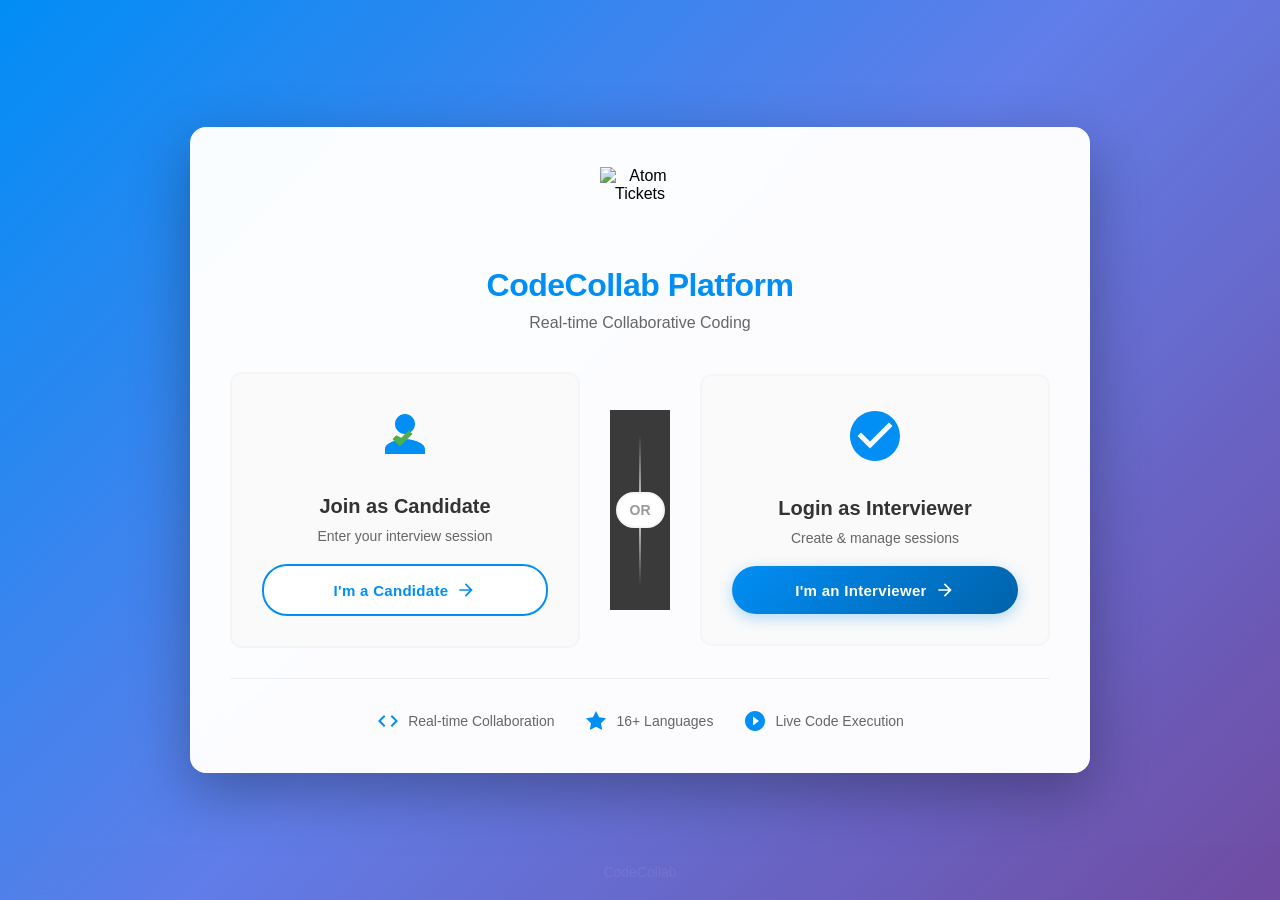
==== commit 38f23636: "Add code viewer for ended sessions" ====
--- a/app.html
+++ b/app.html
@@ -386,6 +386,7 @@
           
           <div class="session-detail-tabs">
             <button class="detail-tab active" data-tab="notes">📝 Notes</button>
+            <button class="detail-tab" data-tab="code">💻 Code</button>
             <button class="detail-tab" data-tab="info">ℹ️ Session Info</button>
             <button class="detail-tab" data-tab="activity">📊 Candidate Behavior</button>
           </div>
@@ -408,7 +409,18 @@
             </div>
           </div>
           
-          
+
+          <div class="tab-content" id="code-tab" style="display: none;">
+            <div style="padding: 20px;">
+              <div style="display: flex; justify-content: space-between; align-items: center; margin-bottom: 8px;">
+                <h4 style="margin: 0;">💻 Session Code <span id="detail-code-language" style="color: #888; font-size: 13px;"></span></h4>
+                <button id="copy-session-code-btn" style="background: #1976d2; color: #fff; border: none; border-radius: 6px; padding: 7px 16px; font-size: 14px; cursor: pointer;">Copy Code</button>
+              </div>
+              <div id="detail-code-meta" style="color: #888; font-size: 12px; margin-bottom: 8px;"></div>
+              <pre id="detail-code-content" style="background: #1e1e1e; color: #d4d4d4; padding: 16px; border-radius: 6px; overflow: auto; max-height: 420px; font-family: Consolas, Monaco, monospace; font-size: 13px; line-height: 1.5; margin: 0;">Loading code...</pre>
+            </div>
+          </div>
+
           <div class="tab-content" id="info-tab" style="display: none;">
             <div class="session-info-display" style="padding: 20px;">
               <h4>📅 Session Details</h4>
@@ -704,6 +716,6 @@
     <script src="scripts/posthog-tracking.js?v=2"></script>
     <script src="scripts/session-tracking.js?v=1"></script>
     <script src="scripts/activity-monitor.js?v=2"></script>
-    <script src="scripts/app.js?v=4"></script>
+    <script src="scripts/app.js?v=5"></script>
   </body>
 </html>
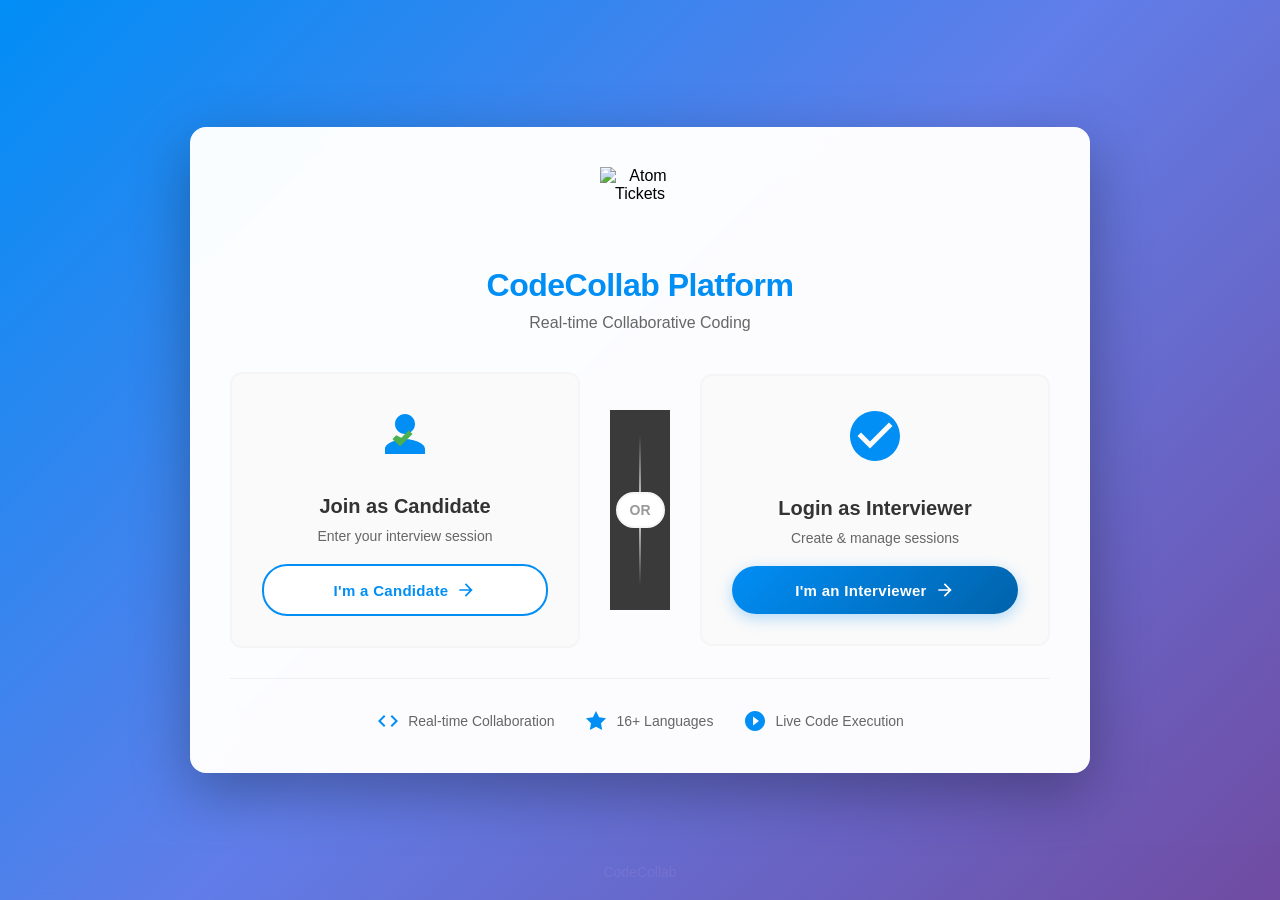
==== commit 88bcb96d: "Fix Firepad revision ordering in code reconstruction" ====
--- a/app.html
+++ b/app.html
@@ -716,6 +716,6 @@
     <script src="scripts/posthog-tracking.js?v=2"></script>
     <script src="scripts/session-tracking.js?v=1"></script>
     <script src="scripts/activity-monitor.js?v=2"></script>
-    <script src="scripts/app.js?v=5"></script>
+    <script src="scripts/app.js?v=6"></script>
   </body>
 </html>
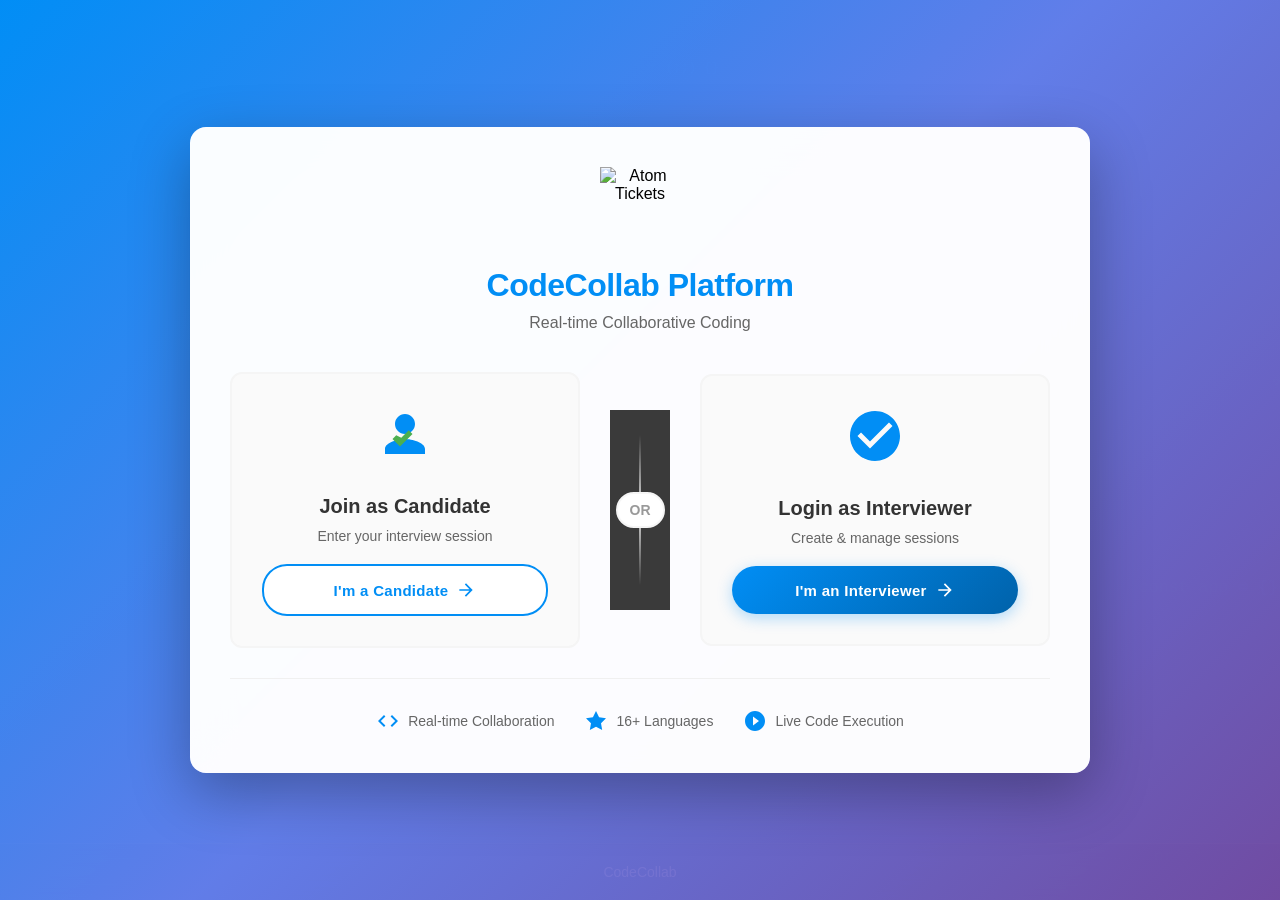
==== commit 1bd38320: "Show language label in session code viewer" ====
--- a/app.html
+++ b/app.html
@@ -716,6 +716,6 @@
     <script src="scripts/posthog-tracking.js?v=2"></script>
     <script src="scripts/session-tracking.js?v=1"></script>
     <script src="scripts/activity-monitor.js?v=2"></script>
-    <script src="scripts/app.js?v=6"></script>
+    <script src="scripts/app.js?v=7"></script>
   </body>
 </html>
